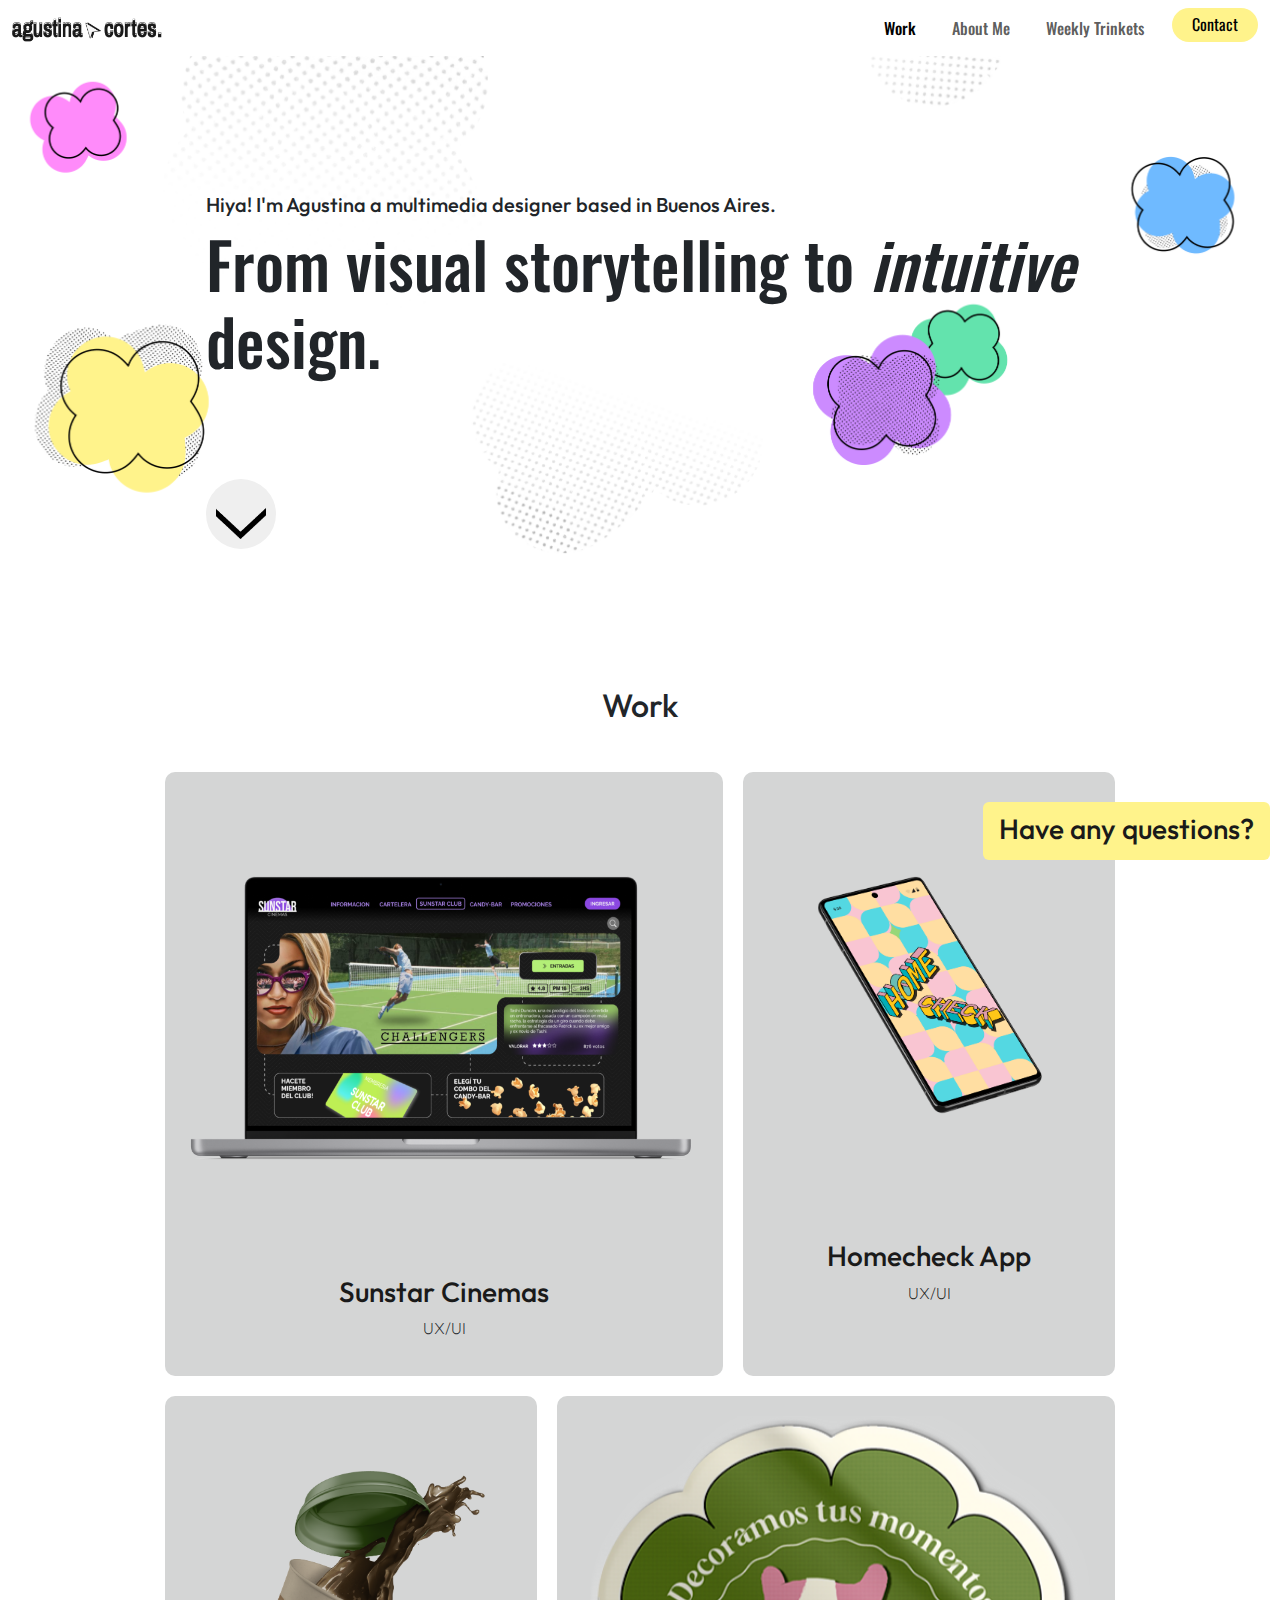
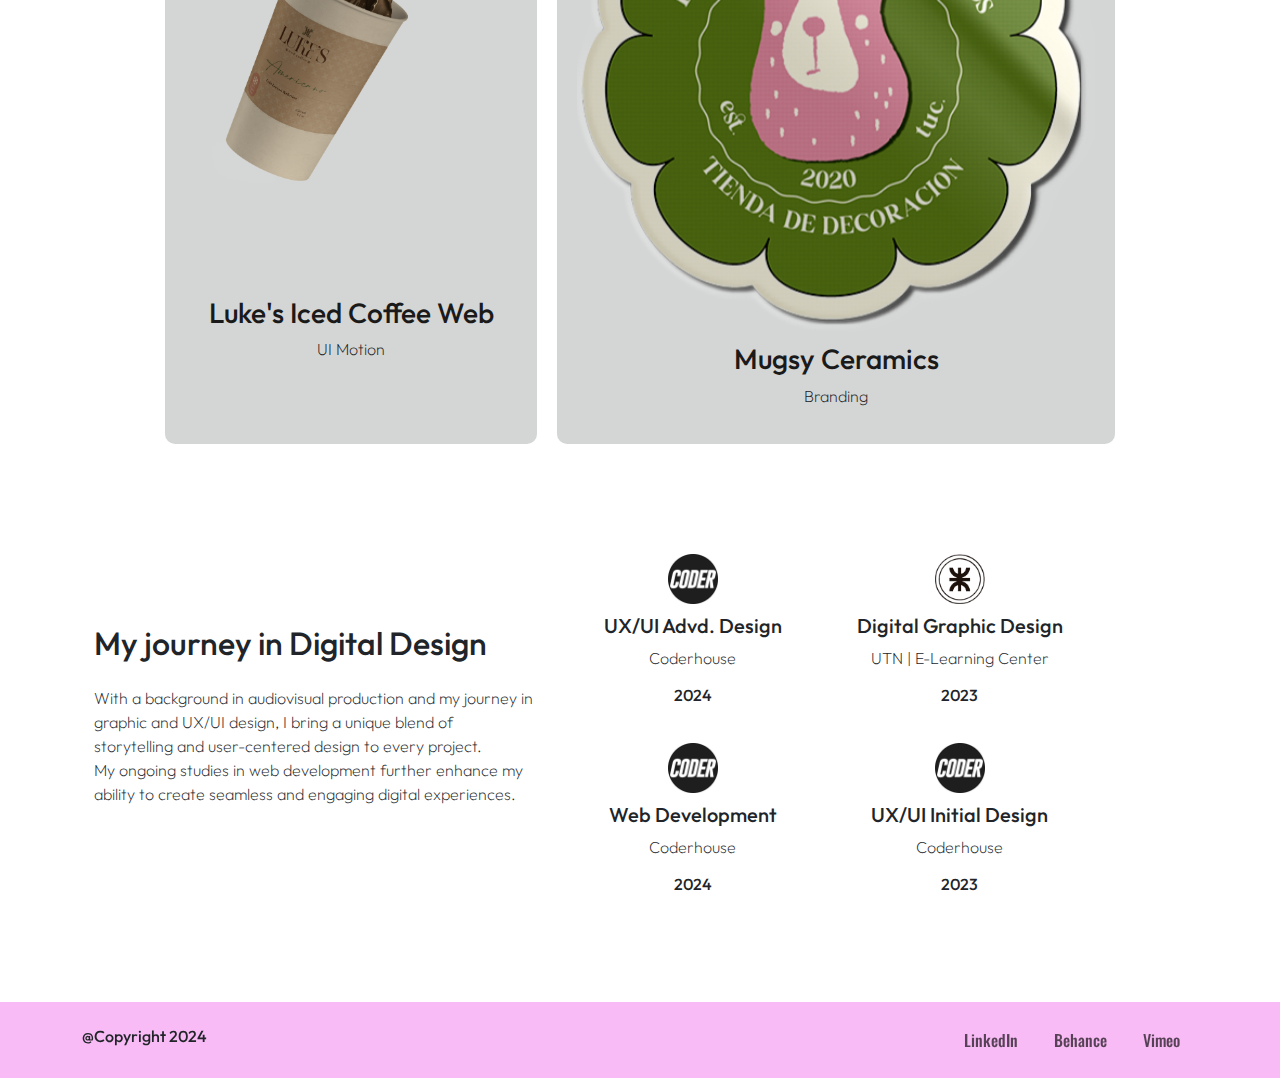
==== index.html @ 07e572c6 "rutas t 2" ====
<!DOCTYPE html>
<html lang="en">
  <head>
    <meta charset="UTF-8" />
    <meta name="viewport" content="width=device-width, initial-scale=1.0" />
    <title>AgustinaCortesPortfolio</title>
    <link rel="stylesheet" href="./styles/styles.css" />
    <link rel="shortcut icon" href="images/favicon.png" type="image/x-icon" />

    <!--link bootstrap css-->
    <link
      href="https://cdn.jsdelivr.net/npm/bootstrap@5.3.3/dist/css/bootstrap.min.css"
      rel="stylesheet"
      integrity="sha384-QWTKZyjpPEjISv5WaRU9OFeRpok6YctnYmDr5pNlyT2bRjXh0JMhjY6hW+ALEwIH"
      crossorigin="anonymous"
    />
  </head>

  <body>
    <header>
      <!--NavBar-->
      <nav class="navbar navbar-expand-lg">
        <div class="container-fluid">
          <a class="navbar-brand" href="index.html">
            <img src="./images/logoac.png" alt="logo" width="150" />
          </a>
          <button
            class="navbar-toggler"
            type="button"
            data-bs-toggle="collapse"
            data-bs-target="#navbarNav"
            aria-controls="navbarNav"
            aria-expanded="false"
            aria-label="Toggle navigation"
          >
            <span class="navbar-toggler-icon"></span>
          </button>
          <div class="collapse navbar-collapse" id="navbarNav">
            <ul class="navbar-nav ms-auto">
              <li class="nav-item">
                <a class="nav-link active" aria-current="page" href="index.html"
                  >Work</a
                >
              </li>
              <li class="nav-item">
                <a class="nav-link" href="./pages/aboutme.html">About Me</a>
              </li>
              <li class="nav-item">
                <a class="nav-link" href="./pages/trinkets.html"
                  >Weekly Trinkets</a
                >
              </li>
              <li class="nav-item">
                <a class="nav-linkbtn" href="./pages/contact.html"
                  ><button class="contact-btn">Contact</button></a
                >
              </li>
            </ul>
          </div>
        </div>
      </nav>

      <!--Hero-->
      <section class="hero d-flex justify-content-center align-items-center">
        <div>
          <h5>
            Hiya! I'm Agustina a multimedia designer based in Buenos Aires.
          </h5>
          <h1 class="headline">
            From visual storytelling to <em>intuitive </em>
            <br />
            design.
          </h1>
          <button class="arrow-btn">
            <img src="./images/arrow-icon.png" alt="down" width="60px" />
          </button>
        </div>
      </section>
    </header>

    <main >
      <div class="container text-center mb-5">
        <h2>Work</h2>
      </div>

      <!--Proyectos/cards-->
      <section
        id="projects"
        class="container row m-auto d-flex justify-content-center
        align-items-strech"
      >
        <div id="card" class="col col-sm-12 col-lg-6">
          <img
            src="./images/portadaproject1.png"
            alt="project1"
            title="Sunstar Cinemas"
          />
          <div>
            <a class="card-link" href="./pages/project.html">
              <h3>Sunstar Cinemas</h3>
            </a>
            <p>UX/UI</p>
          </div>
        </div>
        <div id="card" class="col col-sm-12 col-lg-4">
          <img
            src="./images/portadaproject2.png"
            alt="project2"
            title="Homecheck App"
          />
          <div class="card-link">
            <h3>Homecheck App</h3>
            <p>UX/UI</p>
          </div>
        </div>
        <div id="card" class="col col-sm-12 col-lg-4">
          <img
            src="./images/luke.png"
            alt="project3"
            title="Luke's Iced coffee"
          />
          <div class="card-link">
            <h3>Luke's Iced Coffee Web</h3>
            <p>UI Motion</p>
          </div>
        </div>
        <div id="card" class="col col-sm-12 col-lg-6 ">
          <img src="./images/mugsy.png" alt="project4" title="mugsy" />
          <div class="card-link">
            <h3>Mugsy Ceramics</h3>
            <p>Branding</p>
          </div>
        </div>
      </section>

      <!--Certificates-->
      <section class="margin-section">
        <div
          id="certificates"
          class="container row m-auto d-flex justify-content-space-around align-items-center"
        >
          <article id="summary" class="col col-sm-12 col-md-5">
            <h2 class="mb-4">My journey in Digital Design</h2>
            <p>
              With a background in audiovisual production and my journey in
              graphic and UX/UI design, I bring a unique blend of storytelling
              and user-centered design to every project.<br />
              My ongoing studies in web development further enhance my ability
              to create seamless and engaging digital experiences.
            </p>
          </article>
          <section id="certificates" class="col col-sm-12 col-md-6">
            <div class="row m-auto">
              <div id="courses" class="col col-sm-12 col-md-6">
                <img src="./images/logocoder.png" alt="coderhouse" />
                <h5>UX/UI Advd. Design</h5>
                <p>Coderhouse</p>
                <h6>2024</h6>
              </div>
              <div id="courses" class="col col-sm-12 col-md-6">
                <img src="./images/logoutn.png" alt="utn" />
                <h5>Digital Graphic Design</h5>
                <p>UTN | E-Learning Center</p>
                <h6>2023</h6>
              </div>
              <div id="courses" class="col col-sm-12 col-md-6">
                <img src="./images/logocoder.png" alt="coderhouse" />
                <h5>Web Development</h5>
                <p>Coderhouse</p>
                <h6>2024</h6>
              </div>
              <div id="courses" class="col col-sm-12 col-md-6">
                <img src="./images/logocoder.png" alt="coderhouse" />
                <h5>UX/UI Initial Design</h5>
                <p>Coderhouse</p>
                <h6>2023</h6>
              </div>
            </div>
          </section>
        </div>
      </section>
      <!--Pie-->
      <section></section>
    </main>

    <footer>
      <!--bottom-->
      <nav class="navbar navbar-expand-lg">
        <div class="container">
          <h6>@Copyright 2024</h6>
          <button
            class="navbar-toggler"
            type="button"
            data-bs-toggle="collapse"
            data-bs-target="#navbarNav"
            aria-controls="navbarNav"
            aria-expanded="false"
            aria-label="Toggle navigation"
          >
            <span class="navbar-toggler-icon"></span>
          </button>
          <div class="collapse navbar-collapse" id="navbarNav">
            <ul class="navbar-nav ms-auto">
              <li class="nav-item">
                <a
                  class="nav-link"
                  href="https://www.linkedin.com/in/agustina-cortes1129/"
                  target="_blank"
                  >LinkedIn</a
                >
              </li>
              <li class="nav-item">
                <a
                  class="nav-link"
                  href="https://www.behance.net/agustinacorts1"
                  target="_blank"
                  >Behance</a
                >
              </li>
              <li class="nav-item">
                <a
                  class="nav-link"
                  href="https://vimeo.com/agustinacortes"
                  target="_blank"
                  >Vimeo</a
                >
              </li>
            </ul>
          </div>
        </div>
      </nav>
      <a href="./pages/contact.html"
        ><button class="float"><h3>Have any questions?</h3></button></a
      >
    </footer>

    <!--link bootstrap js-->
    <script
      src="https://cdn.jsdelivr.net/npm/bootstrap@5.3.3/dist/js/bootstrap.bundle.min.js"
      integrity="sha384-YvpcrYf0tY3lHB60NNkmXc5s9fDVZLESaAA55NDzOxhy9GkcIdslK1eN7N6jIeHz"
      crossorigin="anonymous"
    ></script>
  </body>
</html>
---- styles/styles.css ----
@import url('https://fonts.googleapis.com/css2?family=Oswald:wght@200..700&family=Outfit:wght@100..900&display=swap');

* {
    margin: 0;
    padding: 0;
    box-sizing: border-box; 
}

<!--Tipografia-->
h1 {
    font-family: "Oswald", sans-serif;
    font-weight: 500;
    font-style: normal;
    font-size: 4rem;
}
h2 {
    font-family: "Outfit", sans-serif;
    font-optical-sizing: auto;
    font-weight: 500;
    font-style: normal;
    font-size: 2rem;
} 
h3 {
    font-family: "Outfit", sans-serif;
    font-optical-sizing: auto;
    font-weight: 500;
    font-style: normal;
    font-size: 1.25rem;
}
p {
    font-family: "Outfit", sans-serif;
    font-optical-sizing: auto;
    font-weight: 200;
    font-style: normal;
    font-size: 1rem;
}
h4 {
    text-decoration: none;
    font-family: "Oswald", sans-serif;
    font-optical-sizing: auto;
    font-weight: 500;
    font-style: normal;
    font-size: 1rem; 
}
h5 {
    font-family: "Outfit", sans-serif;
    font-optical-sizing: auto;
    font-weight: 500;
    font-style: normal;
    font-size: 0.75rem;
}
h6 {
    font-family: "Outfit", sans-serif;
    font-optical-sizing: auto;
    font-weight: 500;
    font-style: normal;
    font-size: 0.25rem;
}


.navbar {
    position: sticky;
    top: 0;
    z-index: 1;
}

.nav-item{
    text-decoration: none;
    font-family: "Oswald", sans-serif;
    font-optical-sizing: auto;
    font-weight: 500;
    font-style: normal;
    font-size: 1rem; 
    color: #1a1a1a;
    padding-inline: 10px;
    list-style-type: none;
}
.contact-btn {
    background-color:#FFF38B;
    border: none;
    border-radius: 20px;
    padding-inline: 20px;
    padding-top: 4px;
    padding-bottom: 6px;
}
.nav-linkbtn {
    text-decoration: none;
    font-family: "Oswald", sans-serif;
    font-optical-sizing: auto;
    font-weight: 500;
    font-style: normal;
    font-size: 1rem; 
    color: #1a1a1a;
   
}

.margin-section{
    margin-top: 90px;
    margin-bottom: 90px;
}
.hero {
    height: 70vh;
    background-image: url(/images/banner2.png);
    background-attachment:fixed;
    background-repeat: no-repeat;
    background-size: contain;
   
}
.headline{
    font-family: "Oswald", sans-serif;
    font-weight: 500;
    font-style: normal;
    font-size: 4rem;
}
.arrow-btn {
    margin-top: 100px;
    border: none;
    border-radius: 50%;
    width: 70px;
    height: 70px;
    display: flex;
    padding: 10px;
}
.arrow-btn img {
    width: 100%;
    height: 100%;
    object-fit: cover;
}

#projects {
    gap: 20px;
    text-align: center;
   
}

#card {
    background-color:rgb(212, 213, 213);
    padding: 20px;
    border-radius: 10px;
    display: flex;
    flex-direction: column ;
    gap:8px;
    cursor: pointer;
   justify-content: space-around;
}
.card-link {
    color: #1a1a1a;
    text-decoration: none;
}


#courses { 
    padding: 10px;
    text-align: center;
    text-wrap:balance;
}
#courses img {
    width: 70px;
    padding: 10px;
}


.contactbox {
    background-color:#fdf5ae;
    display: flex;
    flex-direction: column;
    padding-inline: 60px;
    padding-top: 20px;
    padding-bottom: 20px;
    gap:10px;
    margin-top:40px;
    width: 1000px;
}
.form-top {
    display:inline-flex;
    justify-content: space-between;
}
.input {
    display: flex;
    flex-direction: column;
    justify-items: start;
    padding-bottom: 16px;
    width: 45%;
}

input { 
    border: 0;
    border-radius: 3px;
    height: 35px;
}
textarea { 
    border: 0;
    border-radius: 5px;
}
.form-bottom {
    display: flex;
    flex-direction: column;
    justify-items: start;
    padding-bottom: 10px;
    gap:10px;
    font-family: "Outfit", sans-serif;
    font-optical-sizing: auto;
    font-weight: 200;
    font-style: normal;
    font-size: 1rem;
}
#submit {
    background-color:#CC8BFF;
    border: none;
    border-radius: 3px;
    padding-top: 12px;
    padding-bottom: 6px;
    width:100px;
}
#carousel-trinket {
    width: 100vh;
    background-color:#CC8BFF;
    border-radius: 6px;
    padding: 40px;
}
.carousel-caption {
    
    background-color: #1a1a1a;
}
.carousel-link{
    text-decoration: none;
    color: #f8bbf5;

}
#profile {
    width: 40%;
    height: max-content;
}
#interests p {
    text-align: right;
}
.float {
    background-color:#FFF38B;
    border: none;
    border-radius: 6px;
    padding-top: 10px;
    padding-inline:16px;
    padding-bottom: 6px;
    position: fixed;
    bottom: 40px;
    right: 10px;
    text-decoration: none;
    color: #1a1a1a;
}

footer {
    padding: 10px;
    bottom: 0;
    background-color: #f8bbf5;
}
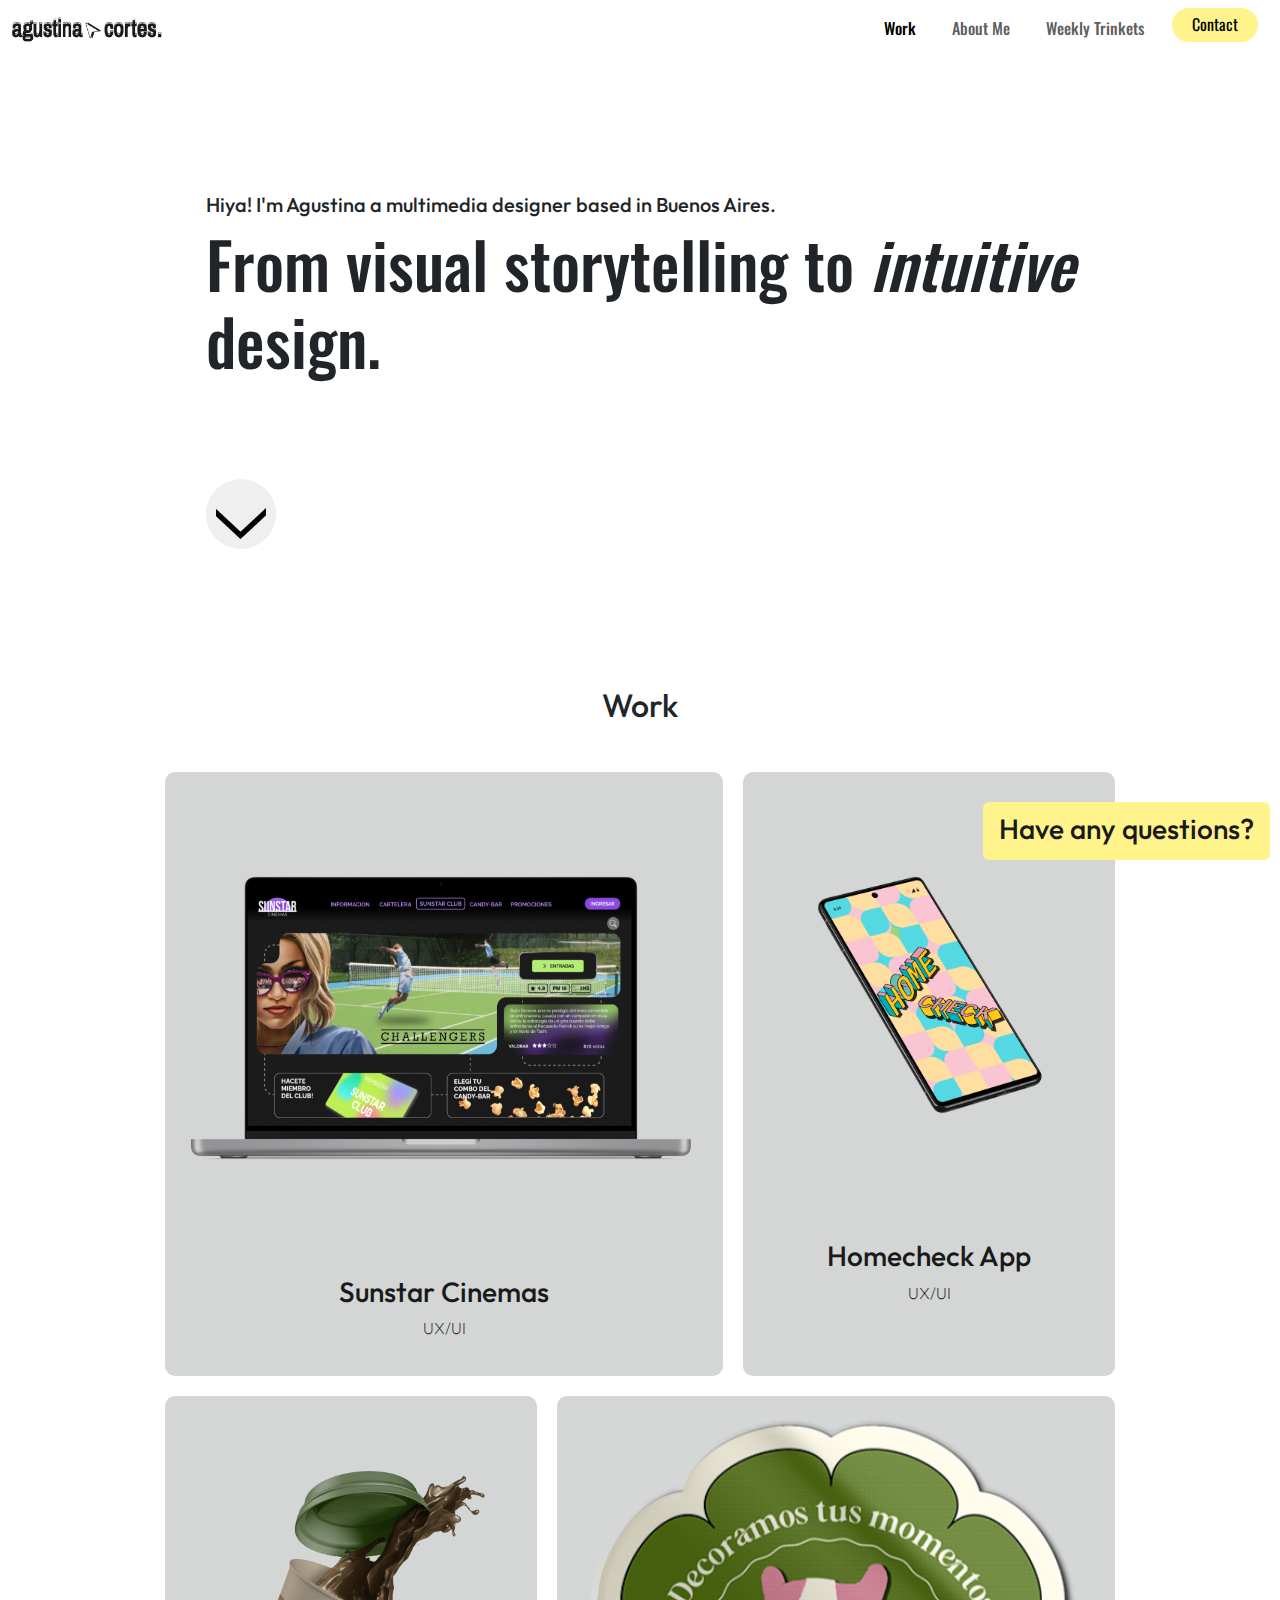
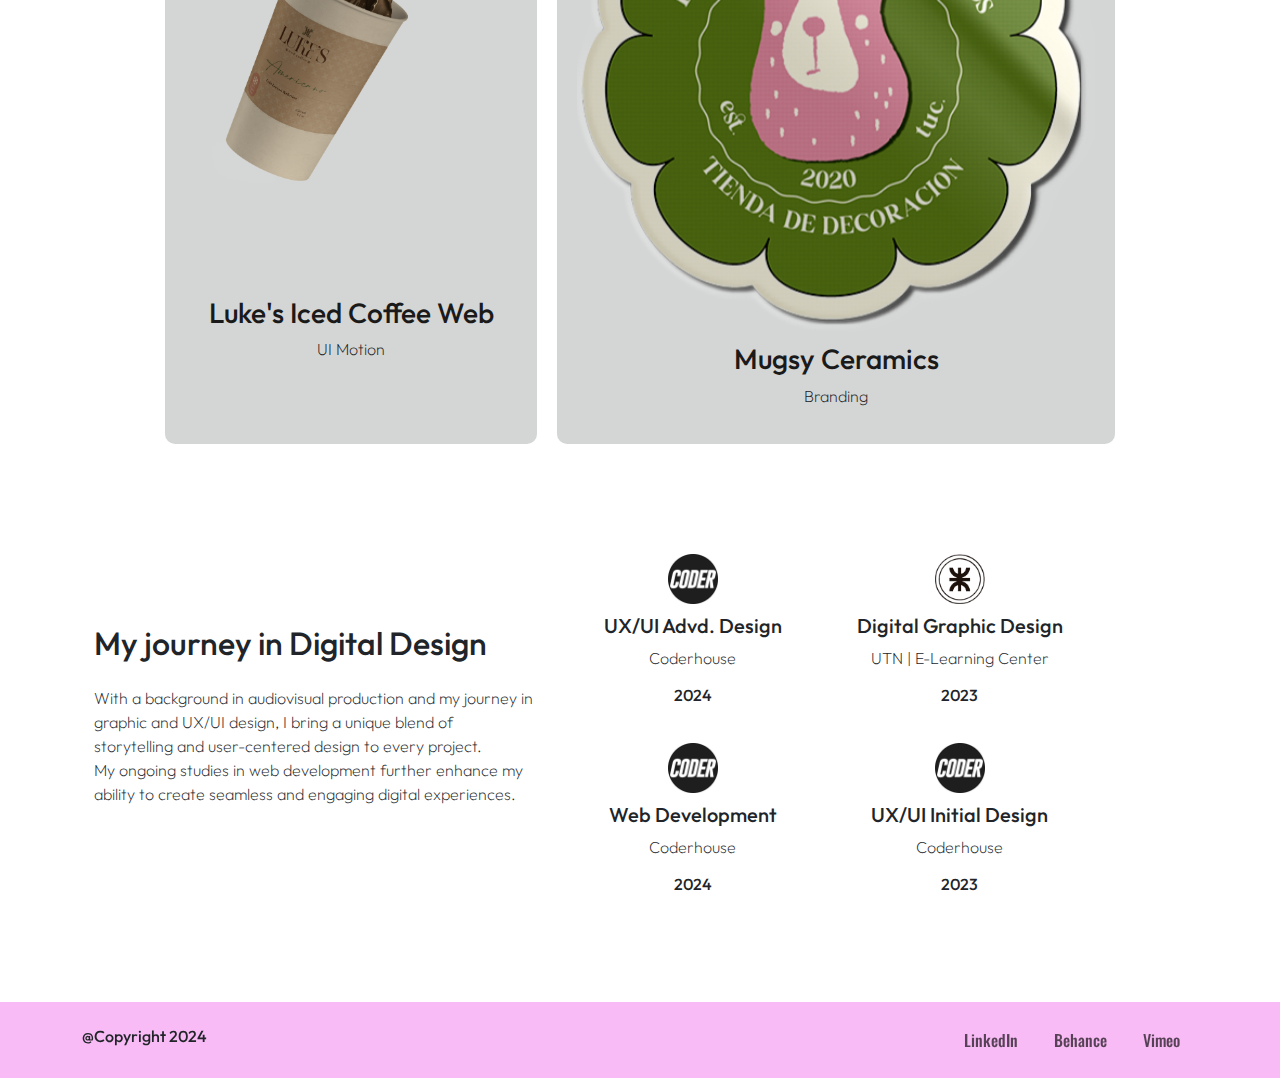
==== commit d9233289: "rutast3" ====
--- a/index.html
+++ b/index.html
@@ -91,7 +91,7 @@
       >
         <div id="card" class="col col-sm-12 col-lg-6">
           <img
-            src="./images/portadaproject1.png"
+            src="images/portadaproject1.png"
             alt="project1"
             title="Sunstar Cinemas"
           />
--- a/styles/styles.css
+++ b/styles/styles.css
@@ -100,7 +100,7 @@
 }
 .hero {
     height: 70vh;
-    background-image: url(/images/banner2.png);
+    background-image: url(images/banner2.png);
     background-attachment:fixed;
     background-repeat: no-repeat;
     background-size: contain;
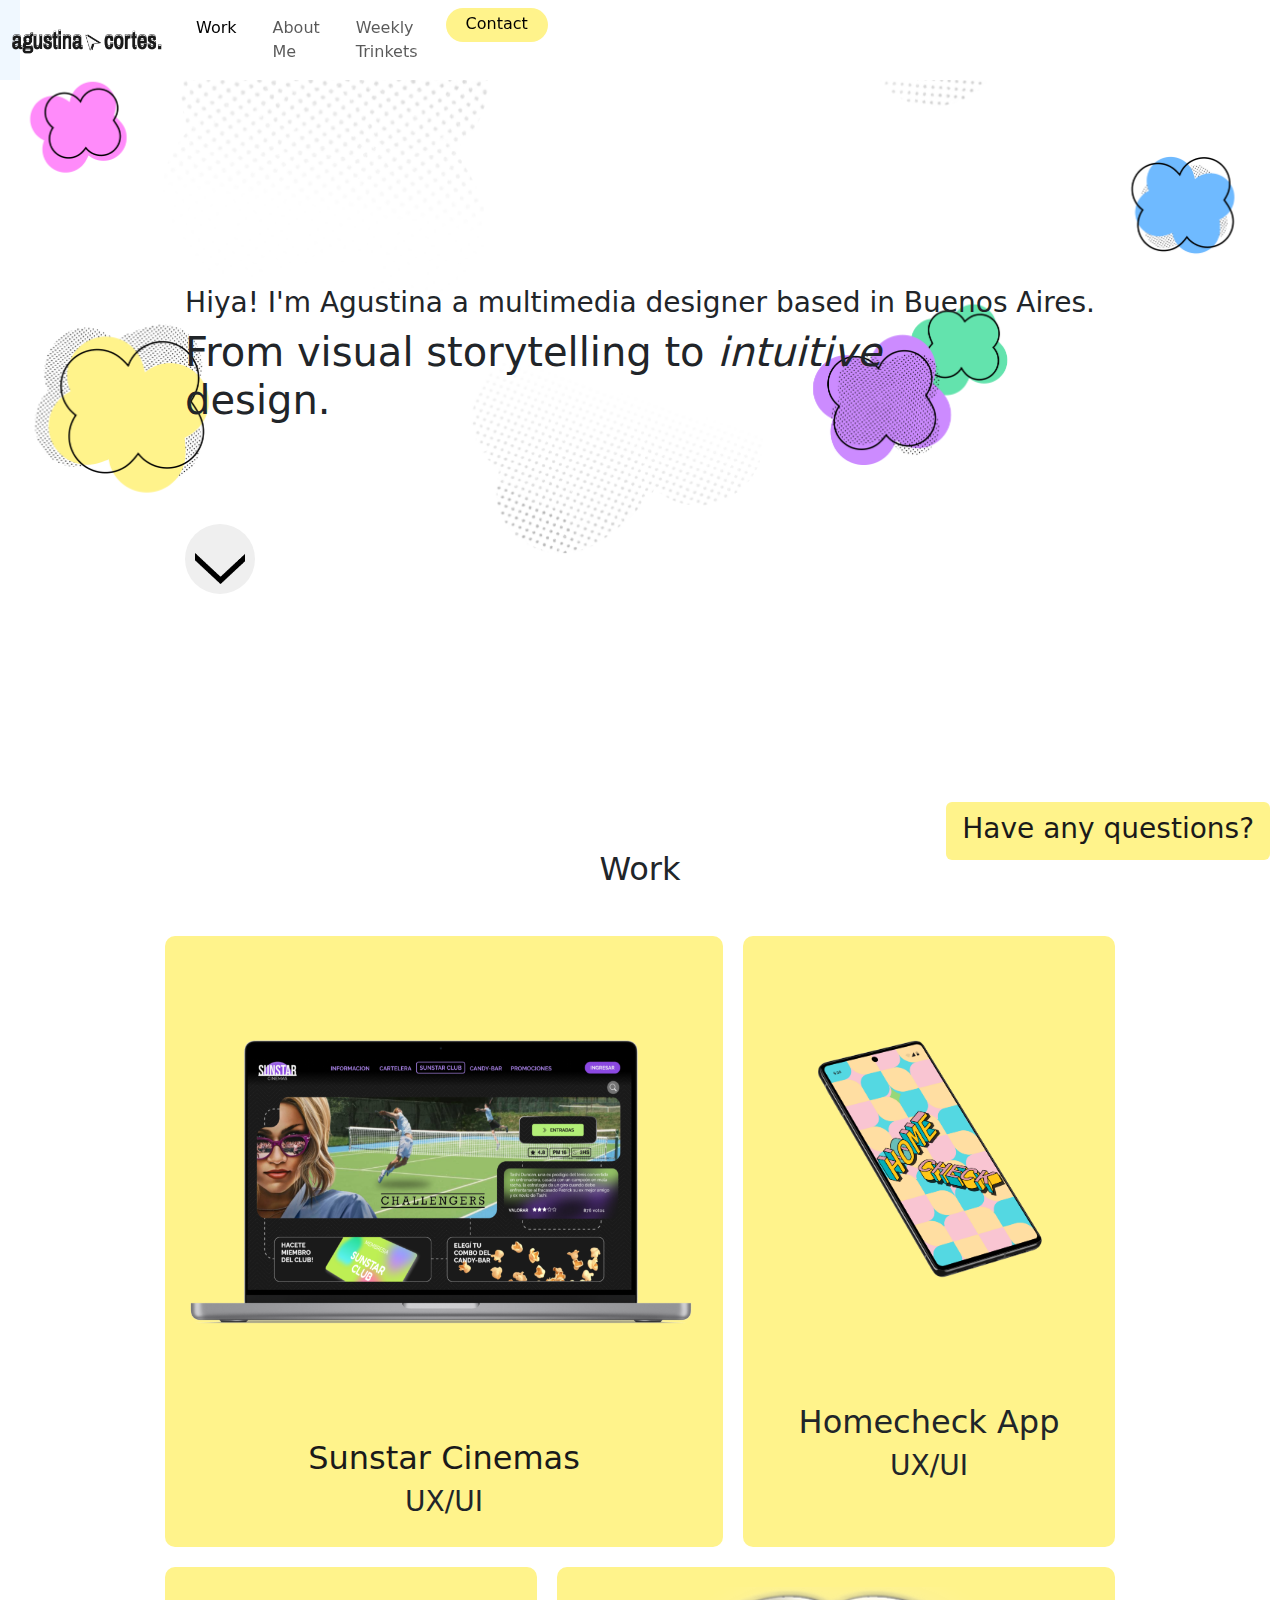
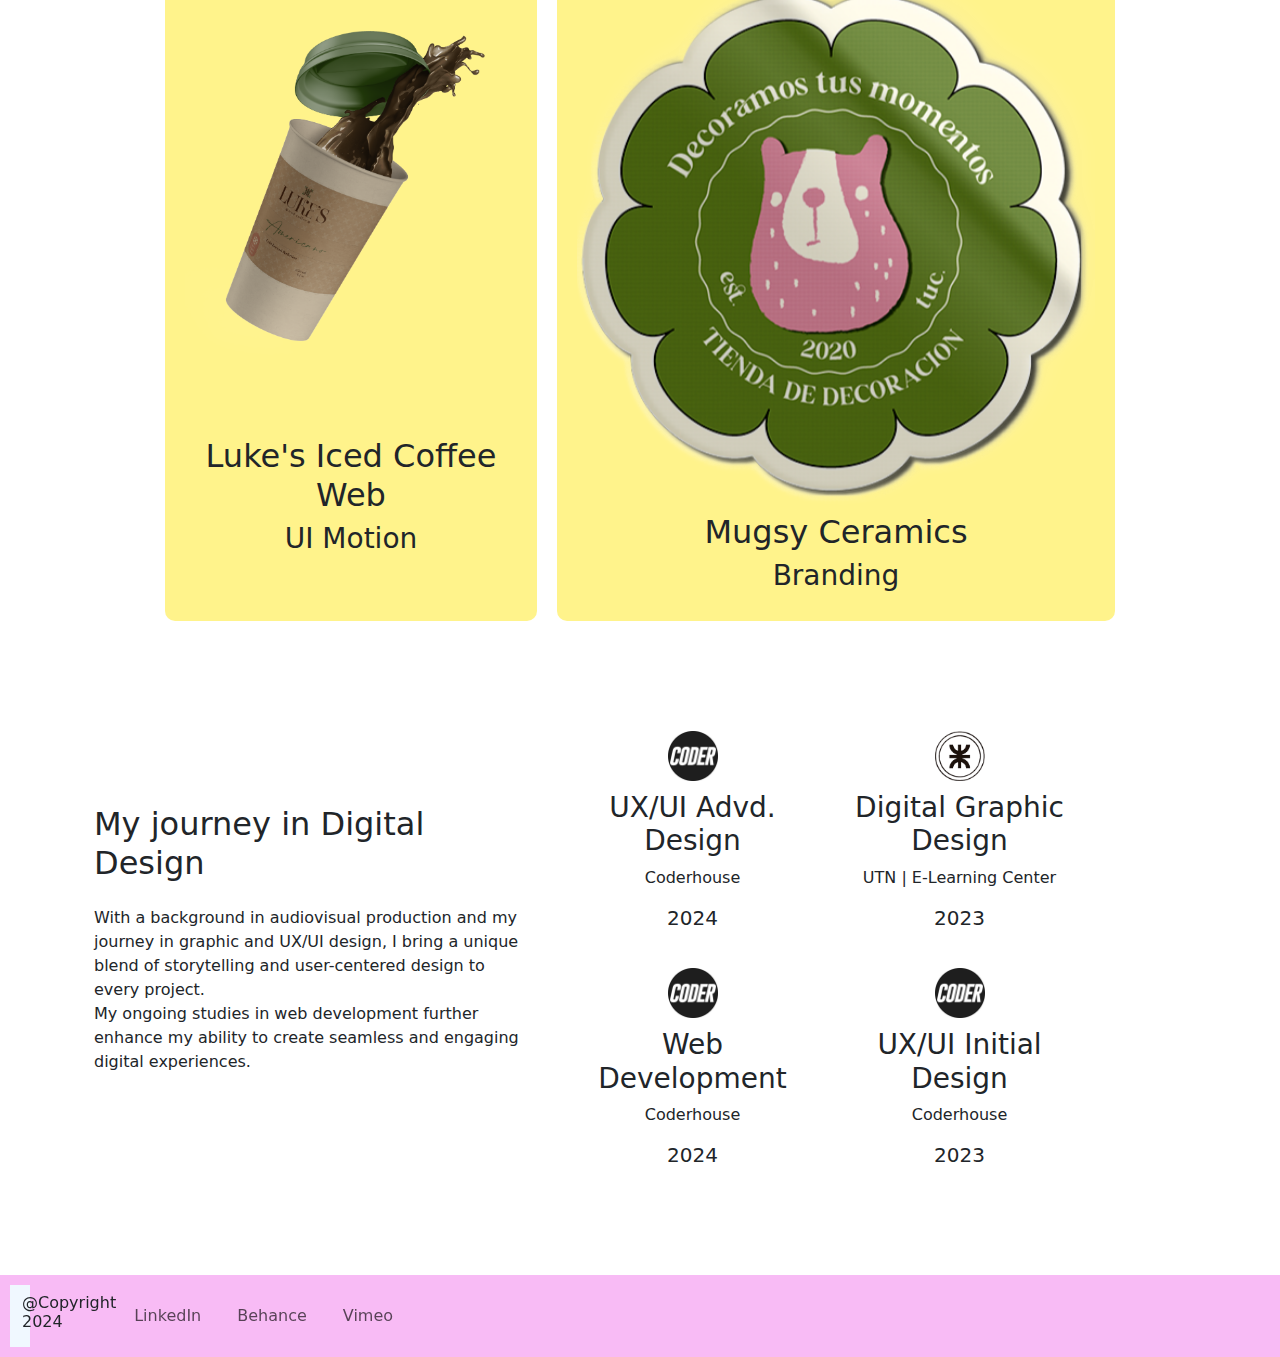
==== commit 9310a085: "sass" ====
--- a/index.html
+++ b/index.html
@@ -4,9 +4,7 @@
     <meta charset="UTF-8" />
     <meta name="viewport" content="width=device-width, initial-scale=1.0" />
     <title>AgustinaCortesPortfolio</title>
-    <link rel="stylesheet" href="./styles/styles.css" />
     <link rel="shortcut icon" href="images/favicon.png" type="image/x-icon" />
-
     <!--link bootstrap css-->
     <link
       href="https://cdn.jsdelivr.net/npm/bootstrap@5.3.3/dist/css/bootstrap.min.css"
@@ -14,6 +12,7 @@
       integrity="sha384-QWTKZyjpPEjISv5WaRU9OFeRpok6YctnYmDr5pNlyT2bRjXh0JMhjY6hW+ALEwIH"
       crossorigin="anonymous"
     />
+    <link rel="stylesheet" href="./styles/main.css" />
   </head>
 
   <body>
@@ -51,9 +50,9 @@
                 >
               </li>
               <li class="nav-item">
-                <a class="nav-linkbtn" href="./pages/contact.html"
-                  ><button class="contact-btn">Contact</button></a
-                >
+                <a class="nav-linkbtn" href="./pages/contact.html">
+                  <button class="contact-btn">Contact</button>
+                  </a>
               </li>
             </ul>
           </div>
@@ -63,9 +62,9 @@
       <!--Hero-->
       <section class="hero d-flex justify-content-center align-items-center">
         <div>
-          <h5>
+          <h3>
             Hiya! I'm Agustina a multimedia designer based in Buenos Aires.
-          </h5>
+          </h3>
           <h1 class="headline">
             From visual storytelling to <em>intuitive </em>
             <br />
@@ -97,9 +96,9 @@
           />
           <div>
             <a class="card-link" href="./pages/project.html">
-              <h3>Sunstar Cinemas</h3>
+              <h2>Sunstar Cinemas</h2>
             </a>
-            <p>UX/UI</p>
+            <h3>UX/UI</h3>
           </div>
         </div>
         <div id="card" class="col col-sm-12 col-lg-4">
@@ -109,8 +108,8 @@
             title="Homecheck App"
           />
           <div class="card-link">
-            <h3>Homecheck App</h3>
-            <p>UX/UI</p>
+            <h2>Homecheck App</h2>
+            <h3>UX/UI</h3>
           </div>
         </div>
         <div id="card" class="col col-sm-12 col-lg-4">
@@ -120,15 +119,15 @@
             title="Luke's Iced coffee"
           />
           <div class="card-link">
-            <h3>Luke's Iced Coffee Web</h3>
-            <p>UI Motion</p>
+            <h2>Luke's Iced Coffee Web</h2>
+            <h3>UI Motion</h3>
           </div>
         </div>
         <div id="card" class="col col-sm-12 col-lg-6 ">
           <img src="./images/mugsy.png" alt="project4" title="mugsy" />
           <div class="card-link">
-            <h3>Mugsy Ceramics</h3>
-            <p>Branding</p>
+            <h2>Mugsy Ceramics</h2>
+            <h3>Branding</h3>
           </div>
         </div>
       </section>
@@ -153,27 +152,27 @@
             <div class="row m-auto">
               <div id="courses" class="col col-sm-12 col-md-6">
                 <img src="./images/logocoder.png" alt="coderhouse" />
-                <h5>UX/UI Advd. Design</h5>
+                <h3>UX/UI Advd. Design</h3>
                 <p>Coderhouse</p>
-                <h6>2024</h6>
+                <h5>2024</h5>
               </div>
               <div id="courses" class="col col-sm-12 col-md-6">
                 <img src="./images/logoutn.png" alt="utn" />
-                <h5>Digital Graphic Design</h5>
+                <h3>Digital Graphic Design</h3>
                 <p>UTN | E-Learning Center</p>
-                <h6>2023</h6>
+                <h5>2023</h5>
               </div>
               <div id="courses" class="col col-sm-12 col-md-6">
                 <img src="./images/logocoder.png" alt="coderhouse" />
-                <h5>Web Development</h5>
+                <h3>Web Development</h3>
                 <p>Coderhouse</p>
-                <h6>2024</h6>
+                <h5>2024</h5>
               </div>
               <div id="courses" class="col col-sm-12 col-md-6">
                 <img src="./images/logocoder.png" alt="coderhouse" />
-                <h5>UX/UI Initial Design</h5>
+                <h3>UX/UI Initial Design</h3>
                 <p>Coderhouse</p>
-                <h6>2023</h6>
+                <h5>2023</h5>
               </div>
             </div>
           </section>
--- a/styles/main.css
+++ b/styles/main.css
@@ -0,0 +1 @@
+@import"https://fonts.googleapis.com/css2?family=Oswald:wght@200..700&family=Outfit:wght@100..900&display=swap";*{margin:0;padding:0;box-sizing:border-box}*::-moz-selection{background-color:#1a1a1a;color:#cc8bff}*::selection{background-color:#1a1a1a;color:#cc8bff}.navbar{position:sticky;top:0;z-index:1;background-color:#f0f8ff;width:20px}.navbar li{text-decoration:none;font-family:"Oswald",sans-serif,500,normal,1rem;color:#1a1a1a;padding-inline:10px;list-style-type:none}.navbar li .nav-linkbtn{text-decoration:none;font-family:"Oswald",sans-serif,500,normal,1rem;color:#1a1a1a}.navbar li .nav-linkbtn .contact-btn{background-color:#fff38b;border:none;border-radius:20px;padding-inline:20px;padding-top:4px;padding-bottom:6px}.navbar .navbar-toggler{border:none}.hero{height:80vh;background-image:url(../images/banner2.png);background-attachment:fixed;background-repeat:no-repeat;background-size:contain;margin-bottom:50px}.hero .headline{font-family:"Oswald",sans-serif,500,normal,6rem}.hero .arrow-btn{margin-top:100px;border:none;border-radius:50%;width:70px;height:70px;display:flex;padding:10px}.hero .arrow-btn img{width:100%;height:100%;-o-object-fit:cover;object-fit:cover}#projects{gap:20px;text-align:center}#projects #card{background-color:#fff38b;padding:20px;border-radius:10px;display:flex;flex-direction:column;gap:8px;cursor:pointer;justify-content:space-around}#projects #card a{color:#1a1a1a;text-decoration:none}.margin-section{margin-top:90px;margin-bottom:90px}.margin-section #courses{padding:10px;text-align:center;text-wrap:balance}.margin-section #courses img{width:70px;padding:10px}.contactbox{background-color:#fff38b;display:flex;flex-direction:column;padding-inline:60px;padding-top:20px;padding-bottom:20px;gap:10px;margin-top:40px;width:1000px}.contactbox .form-top{display:inline-flex;justify-content:space-between}.contactbox .form-top .input{display:flex;flex-direction:column;justify-items:start;padding-bottom:16px;width:45%}.contactbox .form-top input{border:0;border-radius:3px;height:35px}.contactbox .form-bottom{display:flex;flex-direction:column;justify-items:start;padding-bottom:10px;gap:10px}.contactbox .form-bottom textarea{border:0;border-radius:5px}.contactbox .btn-submit{background:#cc8bff;border:none;border-radius:3px;height:50px;padding-top:8px;width:100px;transition:background 1s,color 2s}.contactbox .btn-submit :hover{background:#1a1a1a;color:#cc8bff}footer{padding:10px;bottom:0;background-color:#f8bbf5}footer .float{background-color:#fff38b;border:none;border-radius:6px;padding-top:10px;padding-inline:16px;padding-bottom:6px;position:fixed;bottom:40px;right:10px;text-decoration:none;color:#1a1a1a}#profile{width:40%;height:-moz-max-content;height:max-content}#interests p{text-align:right}#carousel-trinket{width:300vh;background-color:#cc8bff;border-radius:6px;padding:40px}#carousel-trinket .carousel-caption{background-color:#1a1a1a}#carousel-trinket .carousel-caption a{text-decoration:none;color:#f8bbf5}.accordion-img{padding:20px}/*# sourceMappingURL=main.css.map */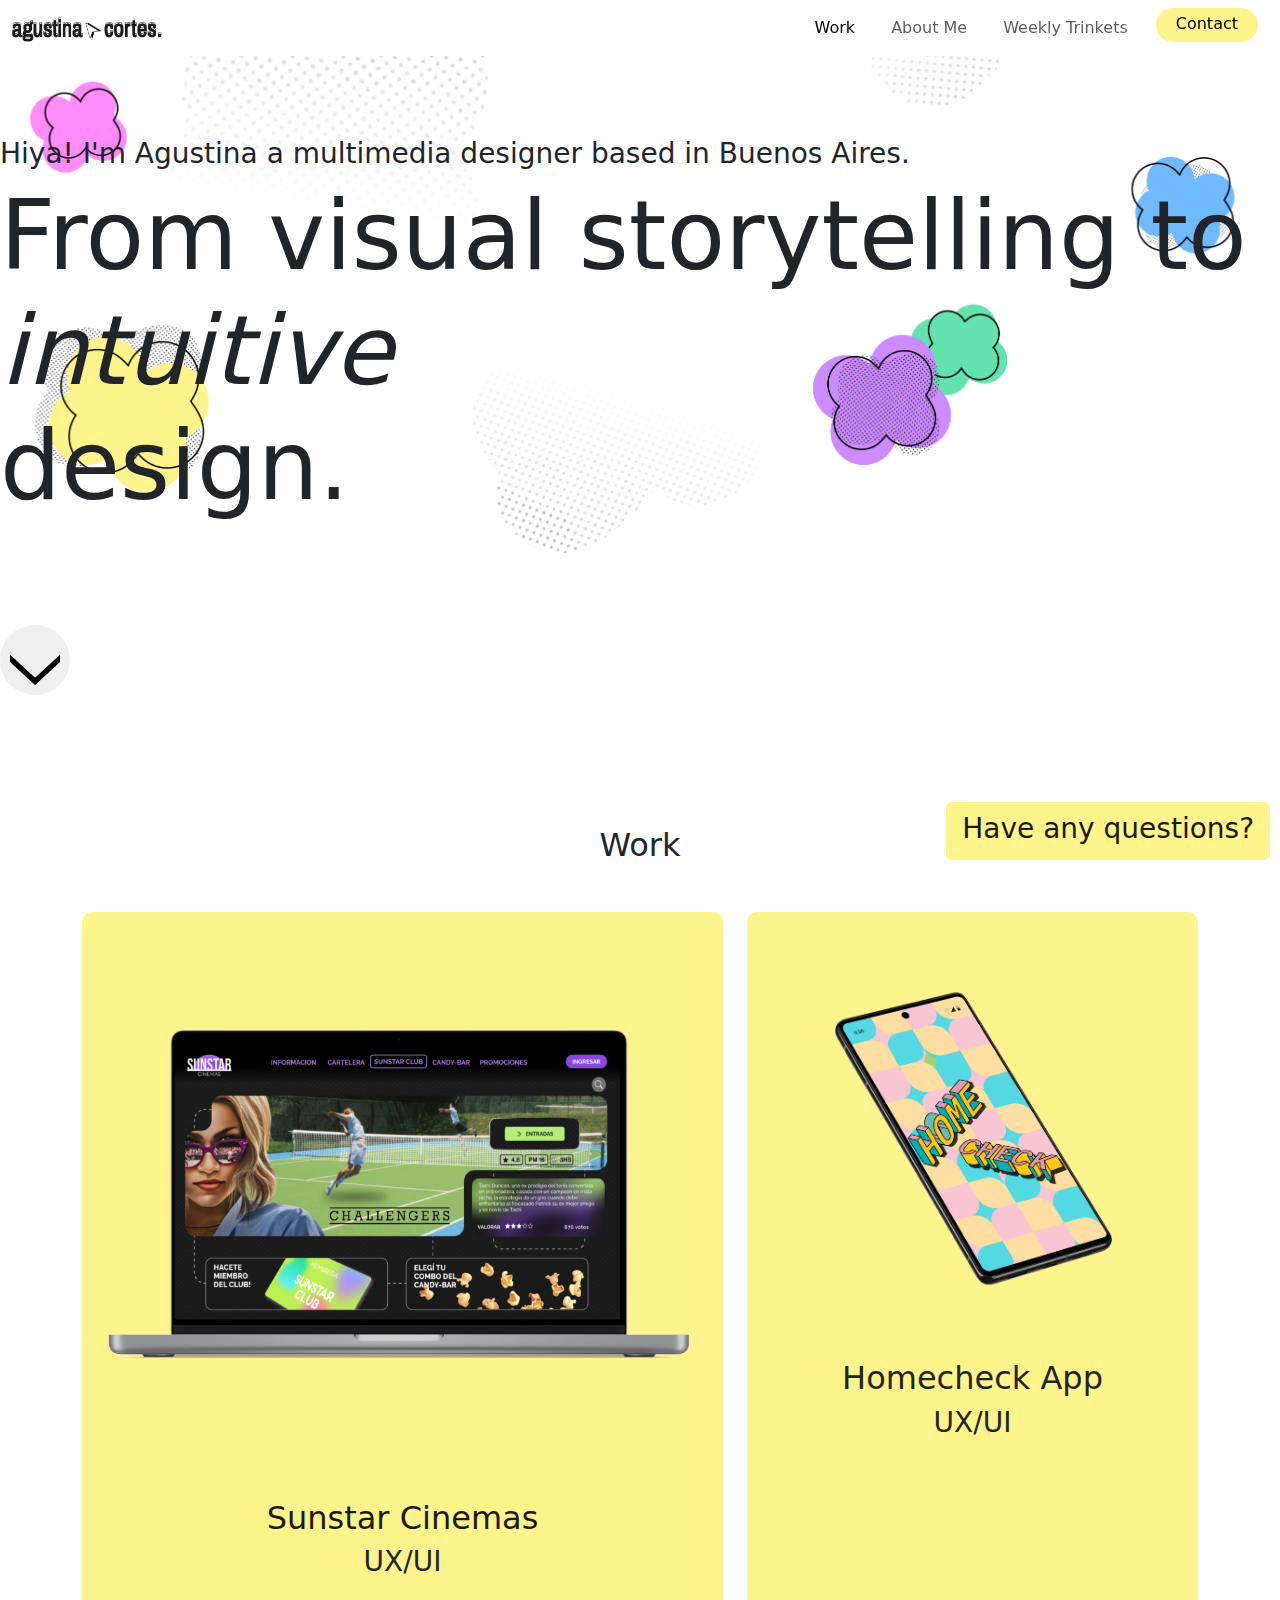
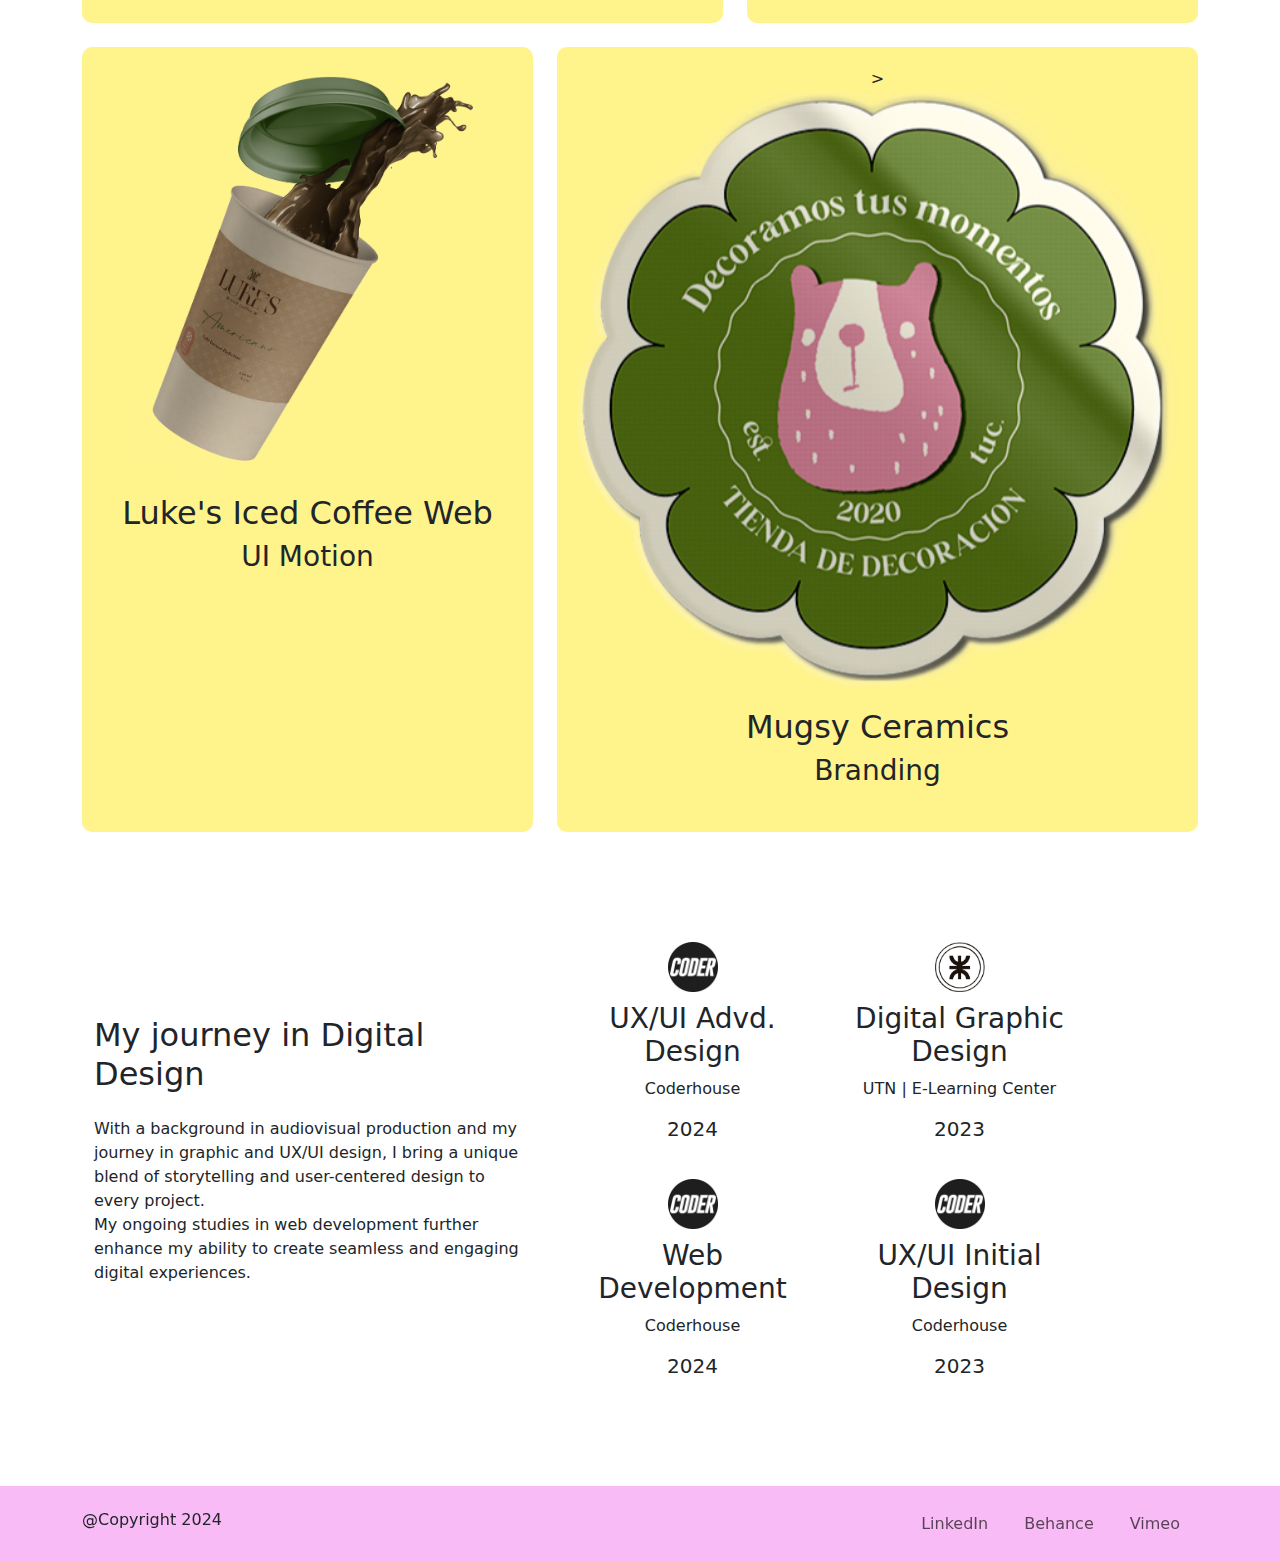
==== commit dedb0d36: "sass2" ====
--- a/index.html
+++ b/index.html
@@ -5,6 +5,7 @@
     <meta name="viewport" content="width=device-width, initial-scale=1.0" />
     <title>AgustinaCortesPortfolio</title>
     <link rel="shortcut icon" href="images/favicon.png" type="image/x-icon" />
+
     <!--link bootstrap css-->
     <link
       href="https://cdn.jsdelivr.net/npm/bootstrap@5.3.3/dist/css/bootstrap.min.css"
@@ -52,7 +53,7 @@
               <li class="nav-item">
                 <a class="nav-linkbtn" href="./pages/contact.html">
                   <button class="contact-btn">Contact</button>
-                  </a>
+                </a>
               </li>
             </ul>
           </div>
@@ -77,57 +78,74 @@
       </section>
     </header>
 
-    <main >
+    <main>
       <div class="container text-center mb-5">
         <h2>Work</h2>
       </div>
 
       <!--Proyectos/cards-->
-      <section
-        id="projects"
-        class="container row m-auto d-flex justify-content-center
-        align-items-strech"
-      >
-        <div id="card" class="col col-sm-12 col-lg-6">
-          <img
-            src="images/portadaproject1.png"
-            alt="project1"
-            title="Sunstar Cinemas"
-          />
-          <div>
-            <a class="card-link" href="./pages/project.html">
-              <h2>Sunstar Cinemas</h2>
-            </a>
-            <h3>UX/UI</h3>
-          </div>
-        </div>
-        <div id="card" class="col col-sm-12 col-lg-4">
-          <img
-            src="./images/portadaproject2.png"
-            alt="project2"
-            title="Homecheck App"
-          />
-          <div class="card-link">
-            <h2>Homecheck App</h2>
-            <h3>UX/UI</h3>
-          </div>
-        </div>
-        <div id="card" class="col col-sm-12 col-lg-4">
-          <img
-            src="./images/luke.png"
-            alt="project3"
-            title="Luke's Iced coffee"
-          />
-          <div class="card-link">
-            <h2>Luke's Iced Coffee Web</h2>
-            <h3>UI Motion</h3>
-          </div>
-        </div>
-        <div id="card" class="col col-sm-12 col-lg-6 ">
-          <img src="./images/mugsy.png" alt="project4" title="mugsy" />
-          <div class="card-link">
-            <h2>Mugsy Ceramics</h2>
-            <h3>Branding</h3>
+      <section id="projects" class="container ">
+        <div class="row mt-5">
+          <div class="col-md-7 sm-10">
+            <div class="card h-100 d-flex flex-column justify-content-around">
+              <img
+                class="card-img-top"
+                src="images/portadaproject1.png"
+                alt="project1"
+                title="Sunstar Cinemas"
+              />
+              <div class="card-body">
+                <a class="card-link" href="./pages/project.html">
+                  <h2>Sunstar Cinemas</h2>
+                </a>
+                <h3>UX/UI</h3>
+              </div>
+            </div>
+          </div>
+          <div class="col-md-5 sm-10">
+            <div class="card h-100 d-flex flex-column justify-content-around">
+              <img
+                class="card-img-top"
+                src="./images/portadaproject2.png"
+                alt="project2"
+                title="Homecheck App"
+              />
+              <div class="card-body">
+                <h2>Homecheck App</h2>
+                <h3>UX/UI</h3>
+              </div>
+            </div>
+          </div>
+        </div>
+        <div class="row mt-4">
+          <div class="col-md-5 sm-10">
+            <div class="card h-100 d-flex flex-column justify-items-around">
+              <img
+                class="card-img-top"
+                src="./images/luke.png"
+                alt="project3"
+                title="Luke's Iced coffee"
+              />
+              <div class="card-body">
+                <h2>Luke's Iced Coffee Web</h2>
+                <h3>UI Motion</h3>
+              </div>
+            </div>
+          </div>
+          <div class="col-md-7 sm-10">
+            <div class="card h-100 d-flex flex-column justify-content-around">
+              >
+              <img
+                class="card-img-top"
+                src="./images/mugsy.png"
+                alt="project4"
+                title="mugsy"
+              />
+              <div class="card-body">
+                <h2>Mugsy Ceramics</h2>
+                <h3>Branding</h3>
+              </div>
+            </div>
           </div>
         </div>
       </section>
--- a/styles/main.css
+++ b/styles/main.css
@@ -1 +1 @@
-@import"https://fonts.googleapis.com/css2?family=Oswald:wght@200..700&family=Outfit:wght@100..900&display=swap";*{margin:0;padding:0;box-sizing:border-box}*::-moz-selection{background-color:#1a1a1a;color:#cc8bff}*::selection{background-color:#1a1a1a;color:#cc8bff}.navbar{position:sticky;top:0;z-index:1;background-color:#f0f8ff;width:20px}.navbar li{text-decoration:none;font-family:"Oswald",sans-serif,500,normal,1rem;color:#1a1a1a;padding-inline:10px;list-style-type:none}.navbar li .nav-linkbtn{text-decoration:none;font-family:"Oswald",sans-serif,500,normal,1rem;color:#1a1a1a}.navbar li .nav-linkbtn .contact-btn{background-color:#fff38b;border:none;border-radius:20px;padding-inline:20px;padding-top:4px;padding-bottom:6px}.navbar .navbar-toggler{border:none}.hero{height:80vh;background-image:url(../images/banner2.png);background-attachment:fixed;background-repeat:no-repeat;background-size:contain;margin-bottom:50px}.hero .headline{font-family:"Oswald",sans-serif,500,normal,6rem}.hero .arrow-btn{margin-top:100px;border:none;border-radius:50%;width:70px;height:70px;display:flex;padding:10px}.hero .arrow-btn img{width:100%;height:100%;-o-object-fit:cover;object-fit:cover}#projects{gap:20px;text-align:center}#projects #card{background-color:#fff38b;padding:20px;border-radius:10px;display:flex;flex-direction:column;gap:8px;cursor:pointer;justify-content:space-around}#projects #card a{color:#1a1a1a;text-decoration:none}.margin-section{margin-top:90px;margin-bottom:90px}.margin-section #courses{padding:10px;text-align:center;text-wrap:balance}.margin-section #courses img{width:70px;padding:10px}.contactbox{background-color:#fff38b;display:flex;flex-direction:column;padding-inline:60px;padding-top:20px;padding-bottom:20px;gap:10px;margin-top:40px;width:1000px}.contactbox .form-top{display:inline-flex;justify-content:space-between}.contactbox .form-top .input{display:flex;flex-direction:column;justify-items:start;padding-bottom:16px;width:45%}.contactbox .form-top input{border:0;border-radius:3px;height:35px}.contactbox .form-bottom{display:flex;flex-direction:column;justify-items:start;padding-bottom:10px;gap:10px}.contactbox .form-bottom textarea{border:0;border-radius:5px}.contactbox .btn-submit{background:#cc8bff;border:none;border-radius:3px;height:50px;padding-top:8px;width:100px;transition:background 1s,color 2s}.contactbox .btn-submit :hover{background:#1a1a1a;color:#cc8bff}footer{padding:10px;bottom:0;background-color:#f8bbf5}footer .float{background-color:#fff38b;border:none;border-radius:6px;padding-top:10px;padding-inline:16px;padding-bottom:6px;position:fixed;bottom:40px;right:10px;text-decoration:none;color:#1a1a1a}#profile{width:40%;height:-moz-max-content;height:max-content}#interests p{text-align:right}#carousel-trinket{width:300vh;background-color:#cc8bff;border-radius:6px;padding:40px}#carousel-trinket .carousel-caption{background-color:#1a1a1a}#carousel-trinket .carousel-caption a{text-decoration:none;color:#f8bbf5}.accordion-img{padding:20px}/*# sourceMappingURL=main.css.map */+@import"https://fonts.googleapis.com/css2?family=Oswald:wght@200..700&family=Outfit:wght@100..900&display=swap";h1{font-family:"Oswald",sans-serif,500,normal;font-size:6rem}*{margin:0;padding:0;box-sizing:border-box}*::-moz-selection{background-color:#cc8bff}*::selection{background-color:#cc8bff}.navbar{position:sticky;top:0;z-index:1}.navbar .nav-item{text-decoration:none;font-family:"Oswald",sans-serif,500,normal,1rem;color:#1a1a1a;padding-inline:10px;list-style-type:none}.navbar .nav-item .nav-linkbtn{text-decoration:none;font-family:"Oswald",sans-serif,500,normal,1rem;color:#1a1a1a}.navbar .nav-item .nav-linkbtn .contact-btn{background-color:#fff38b;border:none;border-radius:20px;padding-inline:20px;padding-top:4px;padding-bottom:6px}.navbar .navbar-toggler{border:none}.hero{height:80vh;background-image:url(../images/banner2.png);background-attachment:fixed;background-repeat:no-repeat;background-size:contain;margin-bottom:50px}.hero .headline{font-family:"Oswald",sans-serif,500,normal,8rem}.hero .arrow-btn{margin-top:100px;border:none;border-radius:50%;width:70px;height:70px;display:flex;padding:10px}.hero .arrow-btn img{width:100%;height:100%;-o-object-fit:cover;object-fit:cover}#projects{text-align:center}#projects .card{background-color:#fff38b;padding:20px;border-radius:10px;border:0;cursor:pointer}#projects .card .card-link{color:#1a1a1a;text-decoration:none}.margin-section{margin-top:90px;margin-bottom:90px}.margin-section #courses{padding:10px;text-align:center;text-wrap:balance}.margin-section #courses img{width:70px;padding:10px}.contactbox{background-color:#fff38b;display:flex;flex-direction:column;padding-inline:60px;padding-top:20px;padding-bottom:20px;gap:10px;margin-top:40px;width:1000px}.contactbox .form-top{display:inline-flex;justify-content:space-between}.contactbox .form-top .input{display:flex;flex-direction:column;justify-items:start;padding-bottom:16px;width:45%}.contactbox .form-top input{border:0;border-radius:3px;height:35px}.contactbox .form-bottom{display:flex;flex-direction:column;justify-items:start;padding-bottom:10px;gap:10px}.contactbox .form-bottom textarea{border:0;border-radius:5px}.contactbox .btn-submit{background:#cc8bff;border:none;border-radius:3px;height:50px;padding-top:8px;width:100px;transition:background 1s,color 2s}.contactbox .btn-submit :hover{background:#1a1a1a;color:#cc8bff}footer{padding:10px;bottom:0;background-color:#f8bbf5}footer .float{background-color:#fff38b;border:none;border-radius:6px;padding-top:10px;padding-inline:16px;padding-bottom:6px;position:fixed;bottom:40px;right:10px;text-decoration:none;color:#1a1a1a}#profile{width:40%;height:-moz-max-content;height:max-content}#interests p{text-align:right}#carousel-trinket{width:300vh;background-color:#cc8bff;border-radius:6px;padding:40px}#carousel-trinket .carousel-caption{background-color:#fff38b;color:#1a1a1a;border-radius:6px;padding:8px}#carousel-trinket .carousel-caption a{text-decoration:none;color:#1a1a1a}.accordion-img{padding:20px}/*# sourceMappingURL=main.css.map */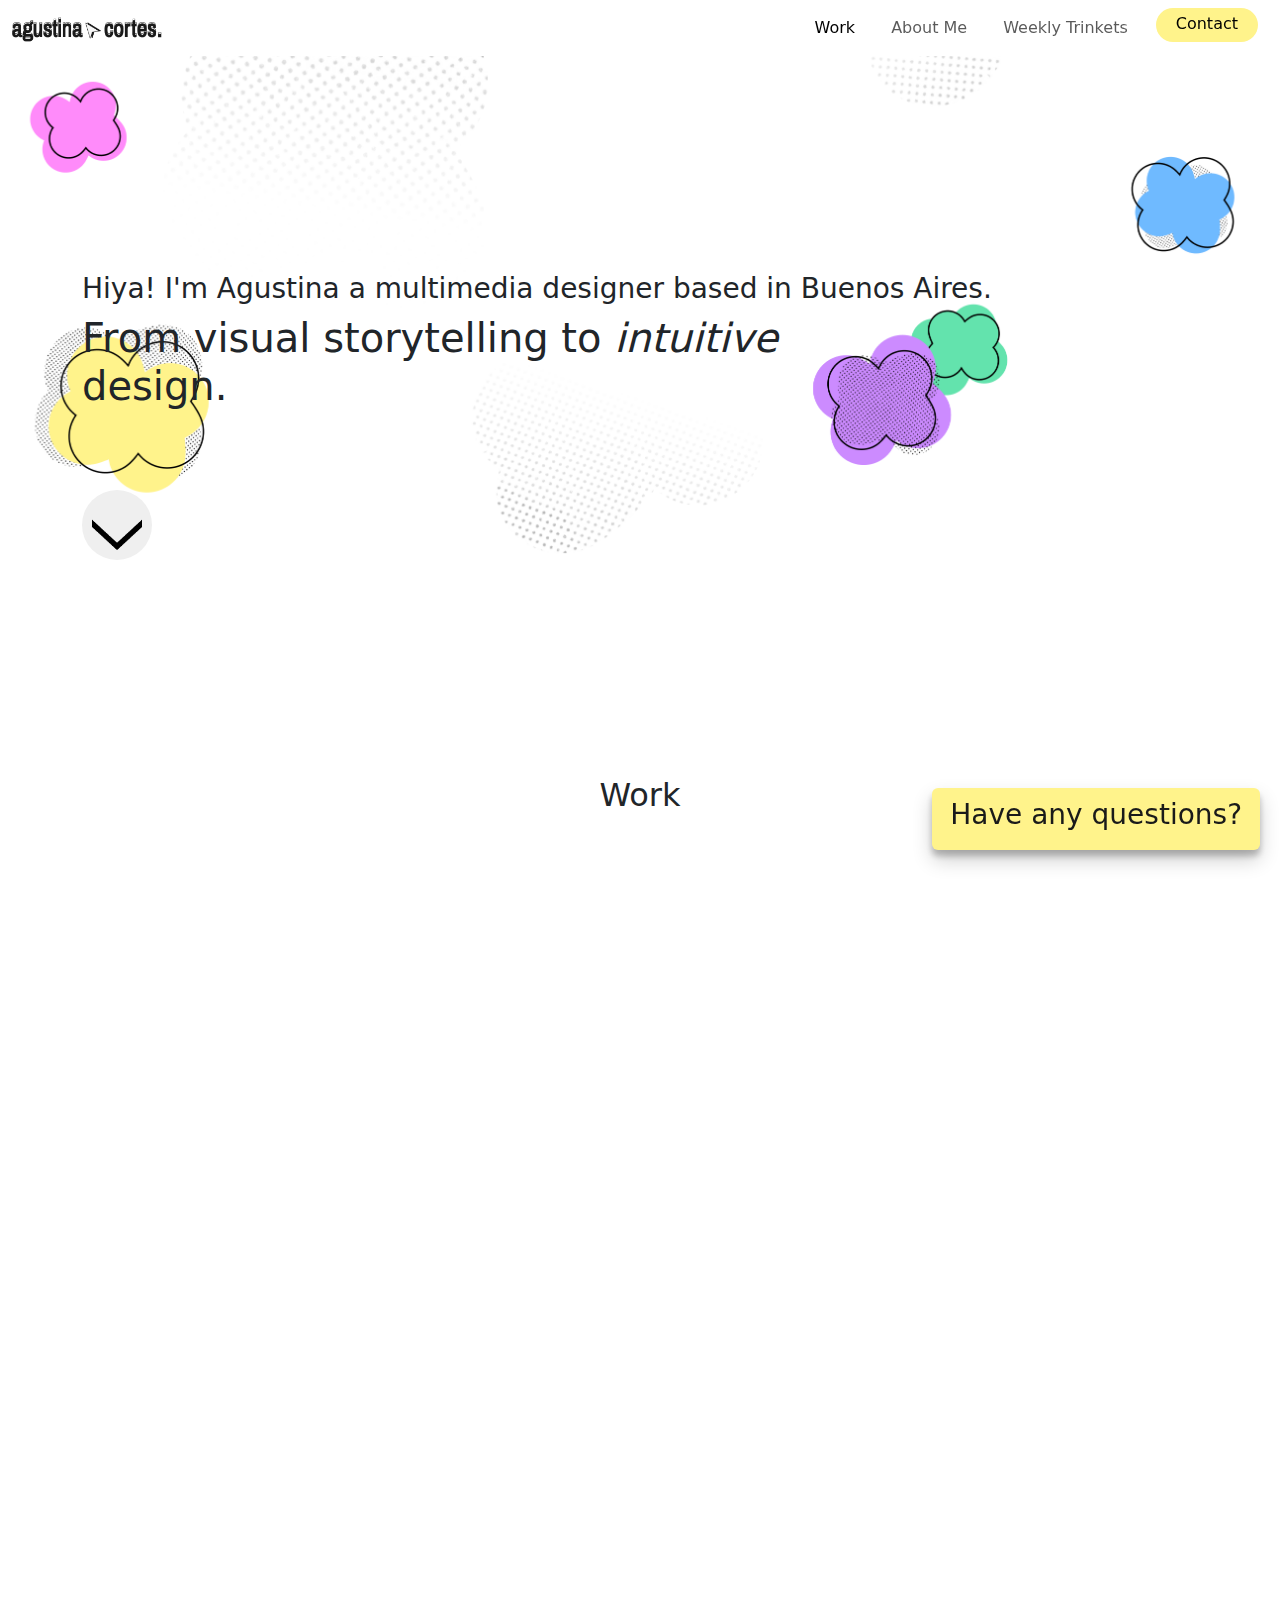
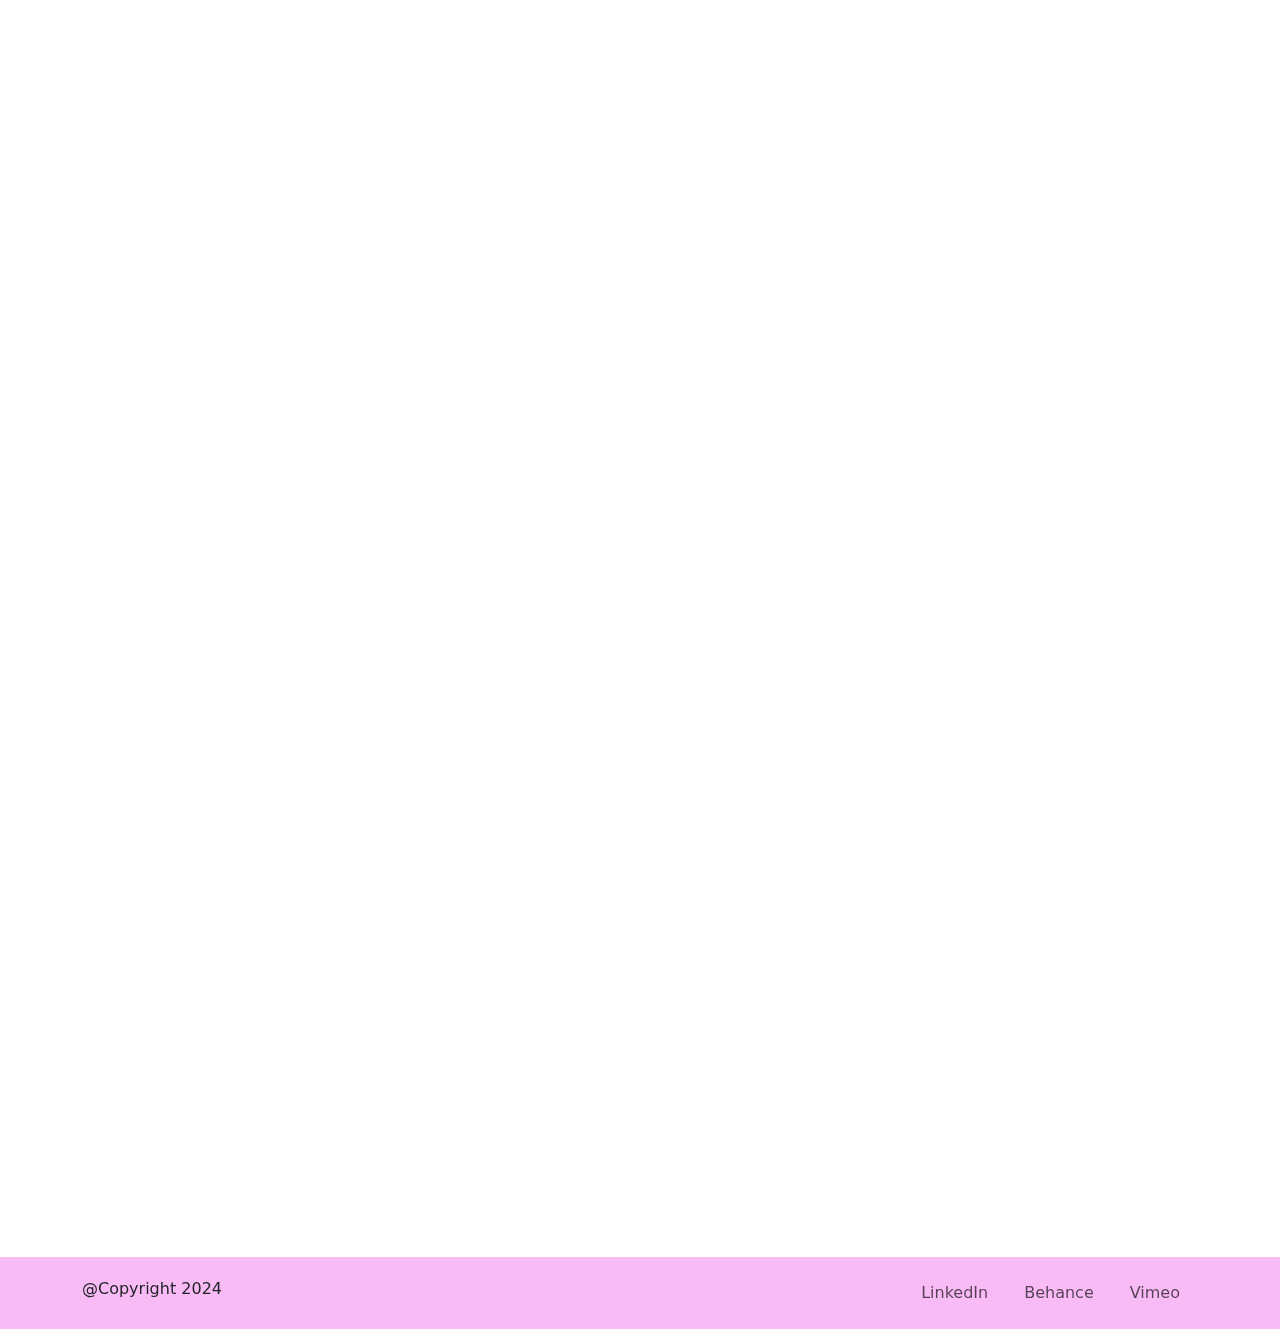
==== commit 5323032f: "animaciones" ====
--- a/index.html
+++ b/index.html
@@ -6,14 +6,18 @@
     <title>AgustinaCortesPortfolio</title>
     <link rel="shortcut icon" href="images/favicon.png" type="image/x-icon" />
 
-    <!--link bootstrap css-->
+    <!--link bootstrap-->
     <link
       href="https://cdn.jsdelivr.net/npm/bootstrap@5.3.3/dist/css/bootstrap.min.css"
       rel="stylesheet"
       integrity="sha384-QWTKZyjpPEjISv5WaRU9OFeRpok6YctnYmDr5pNlyT2bRjXh0JMhjY6hW+ALEwIH"
       crossorigin="anonymous"
     />
-    <link rel="stylesheet" href="./styles/main.css" />
+    <!--link aos-->
+    <link href="https://unpkg.com/aos@2.3.1/dist/aos.css" rel="stylesheet">
+    <!--link css-->
+    <link rel="stylesheet" href="./styles/main.css"/>
+
   </head>
 
   <body>
@@ -62,7 +66,7 @@
 
       <!--Hero-->
       <section class="hero d-flex justify-content-center align-items-center">
-        <div>
+        <div class="container">
           <h3>
             Hiya! I'm Agustina a multimedia designer based in Buenos Aires.
           </h3>
@@ -71,7 +75,7 @@
             <br />
             design.
           </h1>
-          <button class="arrow-btn">
+          <button class="arrow-btn ">
             <img src="./images/arrow-icon.png" alt="down" width="60px" />
           </button>
         </div>
@@ -86,8 +90,9 @@
       <!--Proyectos/cards-->
       <section id="projects" class="container ">
         <div class="row mt-5">
-          <div class="col-md-7 sm-10">
-            <div class="card h-100 d-flex flex-column justify-content-around">
+          <div class="col-md-7 sm-10 mb-sm-4 mb-md-0">
+            <div class="card h-100  d-flex flex-column justify-content-around" data-aos="fade-up"  data-aos-duration="3000" 
+            >
               <img
                 class="card-img-top"
                 src="images/portadaproject1.png"
@@ -102,8 +107,8 @@
               </div>
             </div>
           </div>
-          <div class="col-md-5 sm-10">
-            <div class="card h-100 d-flex flex-column justify-content-around">
+          <div class="col-md-5 sm-10 ">
+            <div class="card h-100 d-flex flex-column justify-content-around" data-aos="fade-up"  data-aos-duration="3000" data-aos-offset="300">
               <img
                 class="card-img-top"
                 src="./images/portadaproject2.png"
@@ -118,8 +123,8 @@
           </div>
         </div>
         <div class="row mt-4">
-          <div class="col-md-5 sm-10">
-            <div class="card h-100 d-flex flex-column justify-items-around">
+          <div class="col-md-5 sm-10 mb-sm-4 mb-md-0">
+            <div class="card h-100 d-flex flex-column" data-aos="fade-up" data-aos-duration="3000" data-aos-offset="500">
               <img
                 class="card-img-top"
                 src="./images/luke.png"
@@ -133,8 +138,7 @@
             </div>
           </div>
           <div class="col-md-7 sm-10">
-            <div class="card h-100 d-flex flex-column justify-content-around">
-              >
+            <div class="card h-100 d-flex flex-column justify-content-around" data-aos="fade-up"  data-aos-duration="3000" data-aos-offset="700">
               <img
                 class="card-img-top"
                 src="./images/mugsy.png"
@@ -156,7 +160,7 @@
           id="certificates"
           class="container row m-auto d-flex justify-content-space-around align-items-center"
         >
-          <article id="summary" class="col col-sm-12 col-md-5">
+          <article id="summary" class="col col-sm-12 col-md-5" data-aos="fade-right" data-aos-duration="1000" data-aos-offset="500">
             <h2 class="mb-4">My journey in Digital Design</h2>
             <p>
               With a background in audiovisual production and my journey in
@@ -167,7 +171,7 @@
             </p>
           </article>
           <section id="certificates" class="col col-sm-12 col-md-6">
-            <div class="row m-auto">
+            <div class="row m-auto" data-aos="fade-left" data-aos-duration="1000" data-aos-offset="700">
               <div id="courses" class="col col-sm-12 col-md-6">
                 <img src="./images/logocoder.png" alt="coderhouse" />
                 <h3>UX/UI Advd. Design</h3>
@@ -196,27 +200,19 @@
           </section>
         </div>
       </section>
-      <!--Pie-->
-      <section></section>
+      <!--bottom-->
+      <div class="bottom rounded mb-3 container"  data-aos="flip-up"
+      data-aos-anchor-placement="top-bottom" data-aos-duration="800" data-aos-offset="200">
+        <h5>Let's get to work!</h5>
+        <button class="cta m-4 wobble-hor-bottom" type="button"><a href="./pages/contact.html"><h3>Contact Me</h3></a></button>
+      </div>
     </main>
 
     <footer>
-      <!--bottom-->
-      <nav class="navbar navbar-expand-lg">
+      <nav class="navbar navbar-expand">
         <div class="container">
           <h6>@Copyright 2024</h6>
-          <button
-            class="navbar-toggler"
-            type="button"
-            data-bs-toggle="collapse"
-            data-bs-target="#navbarNav"
-            aria-controls="navbarNav"
-            aria-expanded="false"
-            aria-label="Toggle navigation"
-          >
-            <span class="navbar-toggler-icon"></span>
-          </button>
-          <div class="collapse navbar-collapse" id="navbarNav">
+          <div class="navbar" id="navbarNav">
             <ul class="navbar-nav ms-auto">
               <li class="nav-item">
                 <a
@@ -247,8 +243,7 @@
         </div>
       </nav>
       <a href="./pages/contact.html"
-        ><button class="float"><h3>Have any questions?</h3></button></a
-      >
+        ><button class="float rounded"><h3>Have any questions?</h3></button></a>
     </footer>
 
     <!--link bootstrap js-->
@@ -257,5 +252,10 @@
       integrity="sha384-YvpcrYf0tY3lHB60NNkmXc5s9fDVZLESaAA55NDzOxhy9GkcIdslK1eN7N6jIeHz"
       crossorigin="anonymous"
     ></script>
+    <!--link aos js-->
+    <script src="https://unpkg.com/aos@2.3.1/dist/aos.js"></script>
+    <script>
+      AOS.init();
+    </script>
   </body>
 </html>
--- a/styles/main.css
+++ b/styles/main.css
@@ -1 +1 @@
-@import"https://fonts.googleapis.com/css2?family=Oswald:wght@200..700&family=Outfit:wght@100..900&display=swap";h1{font-family:"Oswald",sans-serif,500,normal;font-size:6rem}*{margin:0;padding:0;box-sizing:border-box}*::-moz-selection{background-color:#cc8bff}*::selection{background-color:#cc8bff}.navbar{position:sticky;top:0;z-index:1}.navbar .nav-item{text-decoration:none;font-family:"Oswald",sans-serif,500,normal,1rem;color:#1a1a1a;padding-inline:10px;list-style-type:none}.navbar .nav-item .nav-linkbtn{text-decoration:none;font-family:"Oswald",sans-serif,500,normal,1rem;color:#1a1a1a}.navbar .nav-item .nav-linkbtn .contact-btn{background-color:#fff38b;border:none;border-radius:20px;padding-inline:20px;padding-top:4px;padding-bottom:6px}.navbar .navbar-toggler{border:none}.hero{height:80vh;background-image:url(../images/banner2.png);background-attachment:fixed;background-repeat:no-repeat;background-size:contain;margin-bottom:50px}.hero .headline{font-family:"Oswald",sans-serif,500,normal,8rem}.hero .arrow-btn{margin-top:100px;border:none;border-radius:50%;width:70px;height:70px;display:flex;padding:10px}.hero .arrow-btn img{width:100%;height:100%;-o-object-fit:cover;object-fit:cover}#projects{text-align:center}#projects .card{background-color:#fff38b;padding:20px;border-radius:10px;border:0;cursor:pointer}#projects .card .card-link{color:#1a1a1a;text-decoration:none}.margin-section{margin-top:90px;margin-bottom:90px}.margin-section #courses{padding:10px;text-align:center;text-wrap:balance}.margin-section #courses img{width:70px;padding:10px}.contactbox{background-color:#fff38b;display:flex;flex-direction:column;padding-inline:60px;padding-top:20px;padding-bottom:20px;gap:10px;margin-top:40px;width:1000px}.contactbox .form-top{display:inline-flex;justify-content:space-between}.contactbox .form-top .input{display:flex;flex-direction:column;justify-items:start;padding-bottom:16px;width:45%}.contactbox .form-top input{border:0;border-radius:3px;height:35px}.contactbox .form-bottom{display:flex;flex-direction:column;justify-items:start;padding-bottom:10px;gap:10px}.contactbox .form-bottom textarea{border:0;border-radius:5px}.contactbox .btn-submit{background:#cc8bff;border:none;border-radius:3px;height:50px;padding-top:8px;width:100px;transition:background 1s,color 2s}.contactbox .btn-submit :hover{background:#1a1a1a;color:#cc8bff}footer{padding:10px;bottom:0;background-color:#f8bbf5}footer .float{background-color:#fff38b;border:none;border-radius:6px;padding-top:10px;padding-inline:16px;padding-bottom:6px;position:fixed;bottom:40px;right:10px;text-decoration:none;color:#1a1a1a}#profile{width:40%;height:-moz-max-content;height:max-content}#interests p{text-align:right}#carousel-trinket{width:300vh;background-color:#cc8bff;border-radius:6px;padding:40px}#carousel-trinket .carousel-caption{background-color:#fff38b;color:#1a1a1a;border-radius:6px;padding:8px}#carousel-trinket .carousel-caption a{text-decoration:none;color:#1a1a1a}.accordion-img{padding:20px}/*# sourceMappingURL=main.css.map */+@import"https://fonts.googleapis.com/css2?family=Oswald:wght@200..700&family=Outfit:wght@100..900&display=swap";@keyframes rotacion{100%{transform:rotate(20deg)}}@keyframes wobble-hor-bottom{0%,100%{transform:translateX(0);transform-origin:50% 50%}15%{transform:translateX(-30px) rotate(-6deg)}30%{transform:translateX(15px) rotate(6deg)}45%{transform:translateX(-15px) rotate(-3.6deg)}60%{transform:translateX(9px) rotate(2.4deg)}75%{transform:translateX(-6px) rotate(-1.2deg)}}@keyframes pulsate-fwd{0%{transform:scale(1)}50%{transform:scale(1.1)}100%{transform:scale(1)}}*{margin:0;padding:0;box-sizing:border-box}*::-moz-selection{background-color:#cc8bff;color:#f0f8ff}*::selection{background-color:#cc8bff;color:#f0f8ff}.navbar{position:sticky;top:0;z-index:1}.navbar .nav-item{text-decoration:none;font-family:"Oswald",sans-serif,500,normal,1rem;color:#1a1a1a;padding-inline:10px;list-style-type:none}.navbar .nav-item .nav-linkbtn{text-decoration:none;font-family:"Oswald",sans-serif,500,normal,1rem;color:#1a1a1a}.navbar .nav-item .nav-linkbtn .contact-btn{background-color:#fff38b;border:none;border-radius:20px;padding-inline:20px;padding-top:4px;padding-bottom:6px}.navbar .nav-item .nav-linkbtn .contact-btn:hover{animation:pulsate-fwd .5s ease-in-out 2 both;animation-direction:alternate-reverse}.navbar .navbar-toggler{border:none}.hero{height:80vh;background-image:url(../images/banner2.png);background-attachment:fixed;background-repeat:no-repeat;background-size:contain}.hero .arrow-btn{margin-top:80px;border:none;border-radius:50%;width:70px;height:70px;display:flex;padding:10px;transition:transform 250ms ease-out}.hero .arrow-btn:hover{transform:scale(1.1);box-shadow:rgba(0,0,0,.2) 0px 8px 20px 0px,rgba(0,0,0,.06) 0px 0px 0px 1px}.hero .arrow-btn img{width:100%;height:100%;-o-object-fit:cover;object-fit:cover}#projects{text-align:center}#projects .card{background-color:#fff9d6;padding:20px;border-radius:10px;border:0;height:50vh;cursor:pointer;transition:all 400ms}#projects .card:hover{transform:scale(1.02) translateY(-6px) translateX(-6px);box-shadow:rgba(0,0,0,.25) 2.95px 1.95px 4.6px;background-color:#fff38b}#projects .card .card-link{color:#1a1a1a;text-decoration:none;transition:all 250ms}#projects .card .card-link:hover{color:#cc8bff}#projects .card img{align-self:center;width:400px;padding:10px}.margin-section{margin-top:90px;margin-bottom:90px}.margin-section #courses{padding:10px;text-align:center;text-wrap:balance}.margin-section #courses img{width:70px;padding:10px}.bottom{background-color:#fff38b;width:100%;height:20vh;text-align:center;padding:30px}.bottom .cta{border:0;background-color:#cc8bff;padding:15px;border-radius:6px;transition:background-color 300ms,color 400ms ease-in;animation:wobble-hor-bottom .8s both;animation-delay:8s;animation-iteration-count:3;animation-delay:2s}.bottom .cta:hover{background:#1a1a1a}.bottom .cta a{text-decoration:none;color:#1a1a1a}.bottom .cta a:hover{color:#cc8bff}.contactbox{background-color:#fff38b;padding-inline:30px;padding-top:20px;padding-bottom:20px}.contactbox .form-top{display:inline-flex;justify-content:space-between}.contactbox .form-top .input{display:flex;flex-direction:column;width:45%}.contactbox .form-top input{border:0;height:35px;border-radius:4px}.contactbox .form-bottom{display:flex;flex-direction:column;padding-bottom:10px;gap:10px}.contactbox .form-bottom textarea{border:0;border-radius:5px}.contactbox .btn-submit{background:#cc8bff;border:none;align-self:end;height:50px;padding-top:8px;width:120px;transition:background-color 300ms,color 400ms ease-in}.contactbox .btn-submit:hover{background:#1a1a1a;color:#cc8bff}.social-link li{transition:background-color 200ms,padding-inline-end 300ms ease-in;border-radius:40px}.social-link li:hover{background-color:#f8bbf5;width:-moz-fit-content;width:fit-content;padding-inline-end:16px}.contact-info img{animation-name:rotacion;animation-duration:2s;animation-iteration-count:infinite;animation-direction:alternate-reverse;animation-timing-function:ease-in-out}footer{bottom:0;background-color:#f8bbf5}footer .float{background-color:#fff38b;border:none;position:fixed;bottom:50px;right:20px;padding-inline:18px;padding-block:10px;text-decoration:none;color:#1a1a1a;box-shadow:rgba(0,0,0,.19) 0px 10px 20px,rgba(0,0,0,.23) 0px 6px 6px;transition:transform 250ms ease-out}footer .float:hover{transform:scale(1.1)}.img-profile img{animation-name:rotacion;animation-duration:2s;animation-iteration-count:infinite;animation-direction:alternate-reverse;animation-timing-function:ease-in-out}#carousel-trinket{width:300vh;background-color:#cc8bff;border-radius:6px;padding:40px}#carousel-trinket .carousel-caption{background-color:#fff38b;color:#1a1a1a;border-radius:6px;padding:8px}#carousel-trinket .carousel-caption .carousel-link{color:#cc8bff}.accordion-img{padding:20px}/*# sourceMappingURL=main.css.map */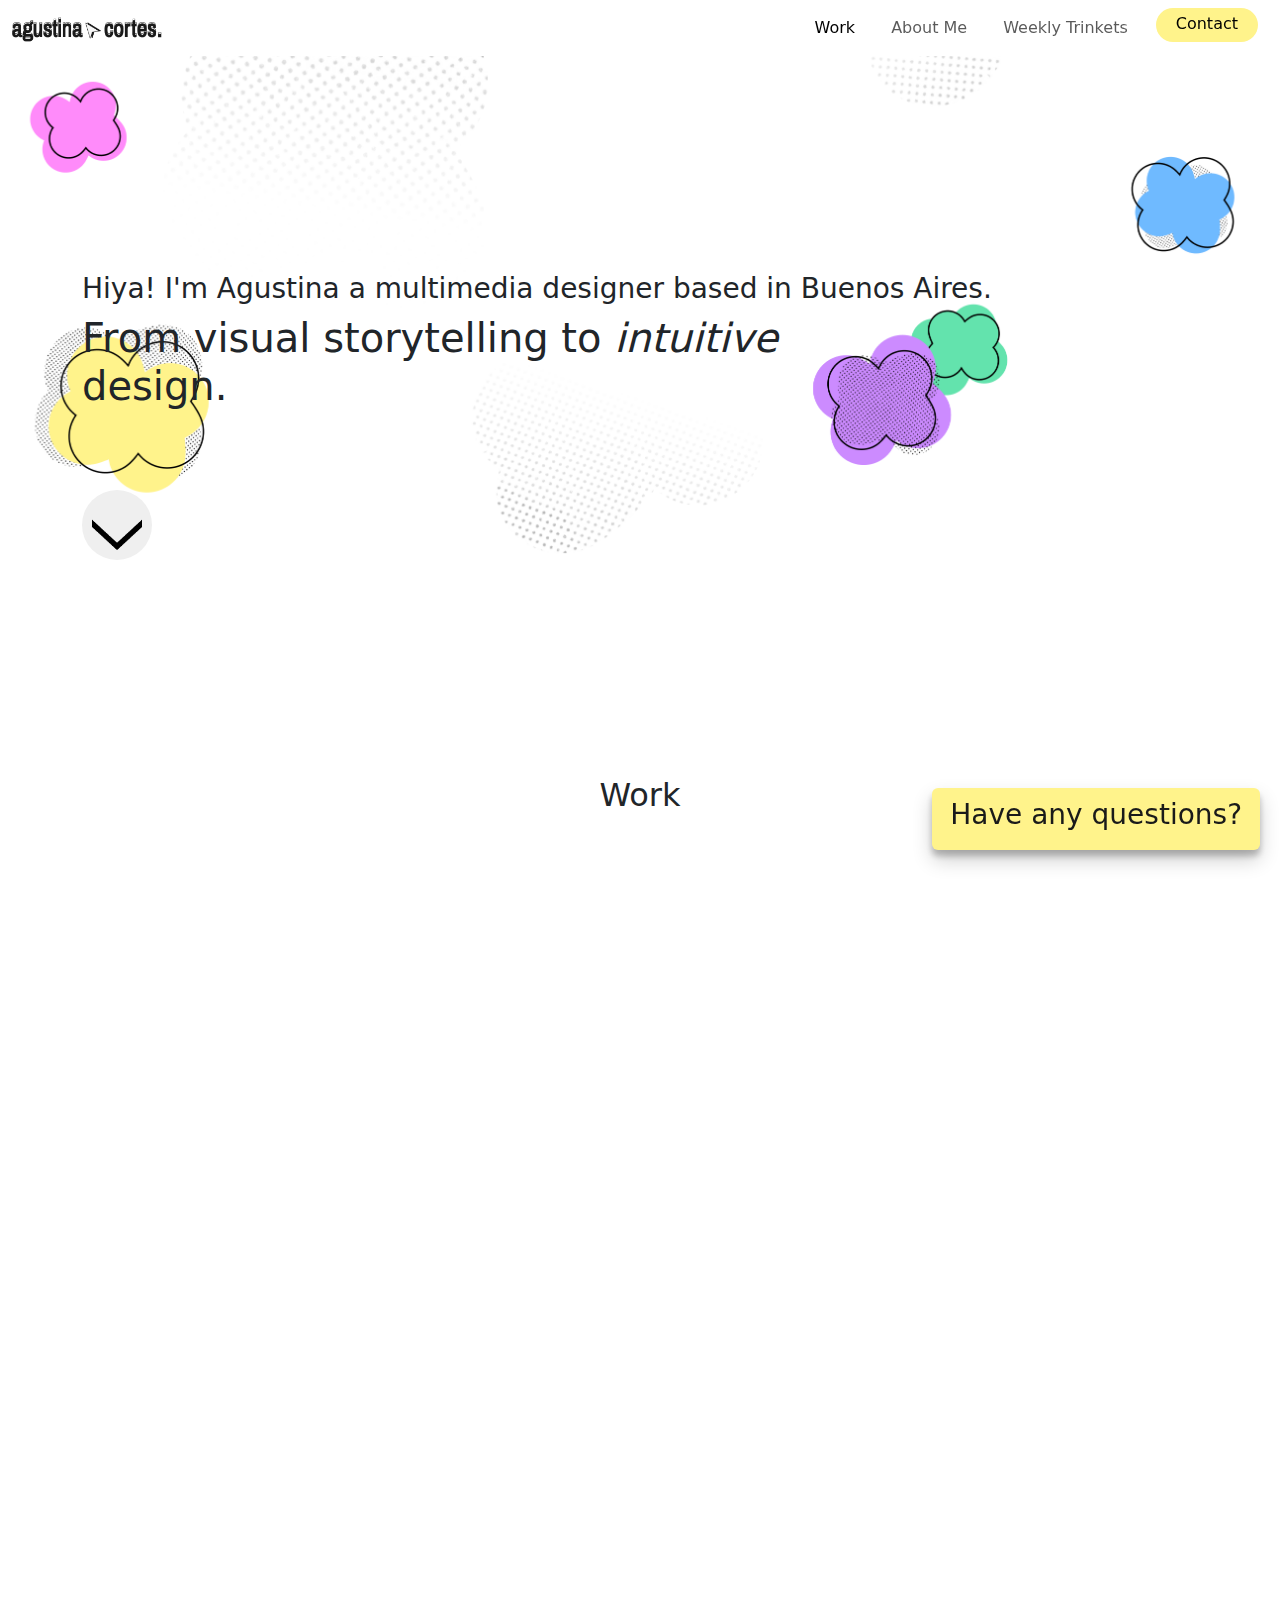
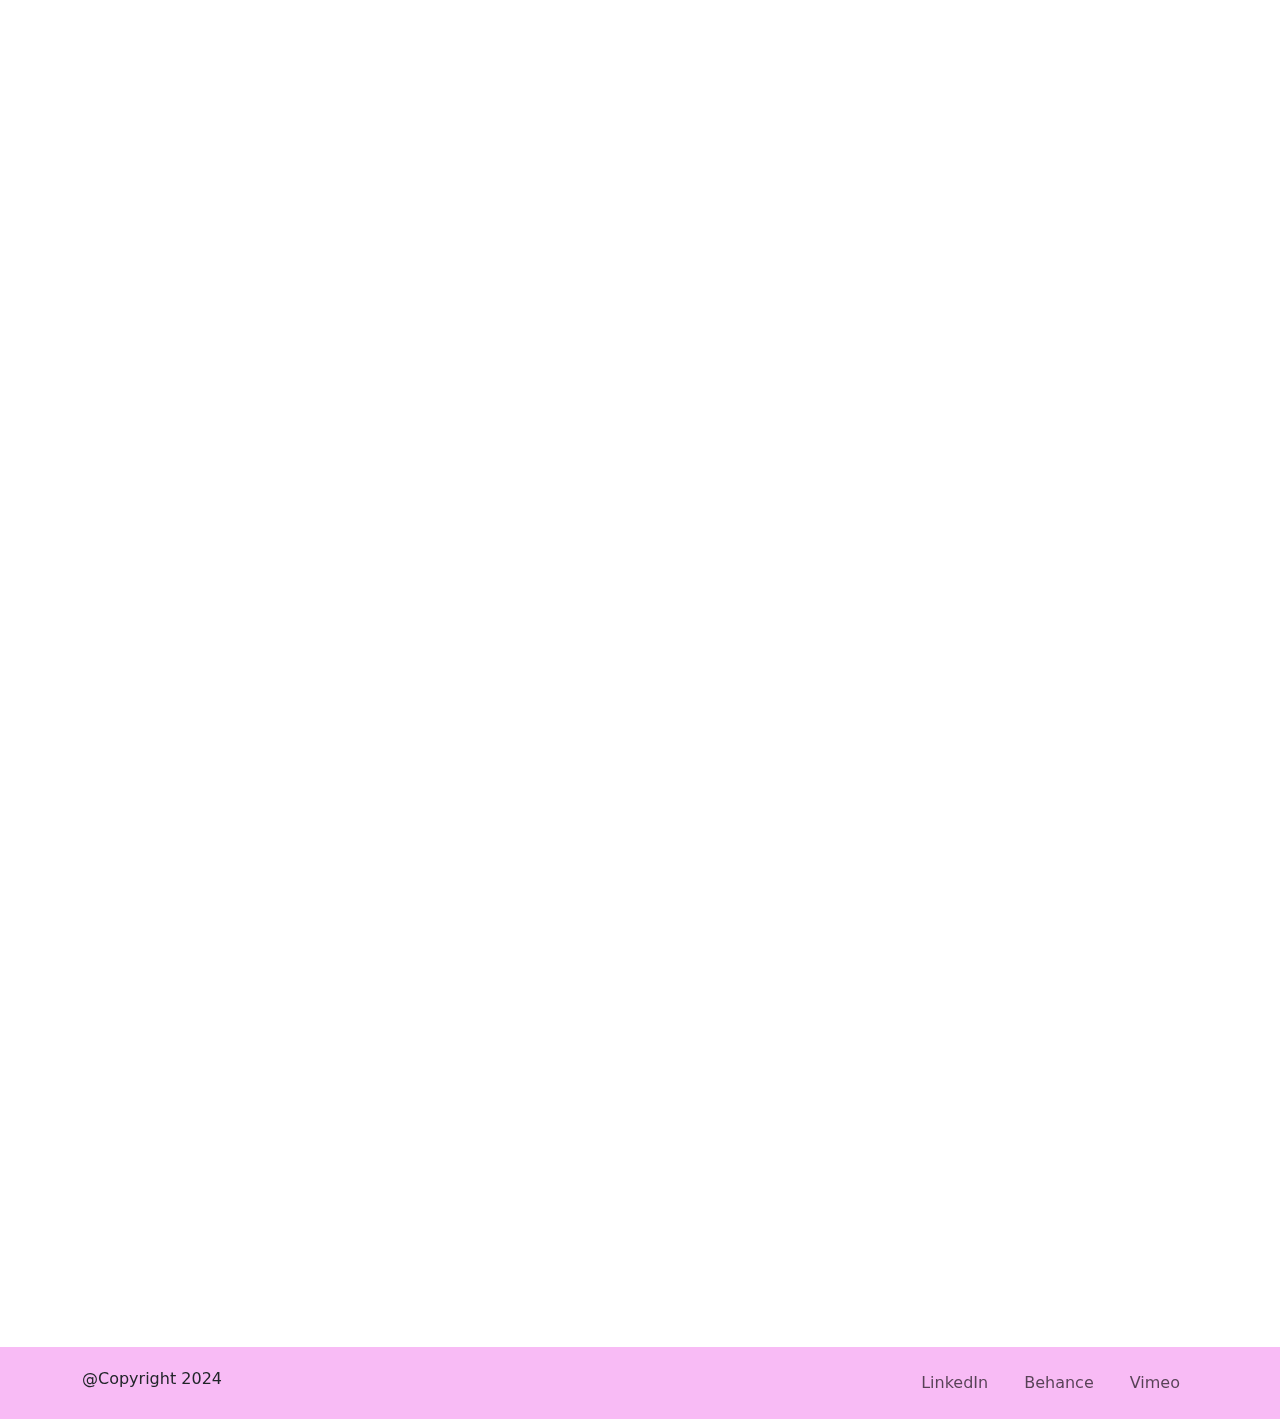
==== commit c290c7a2: "seo" ====
--- a/index.html
+++ b/index.html
@@ -3,7 +3,9 @@
   <head>
     <meta charset="UTF-8" />
     <meta name="viewport" content="width=device-width, initial-scale=1.0" />
-    <title>AgustinaCortesPortfolio</title>
+    <title>AgustinaCortesPortfolio - Home</title>
+    <meta name="description" content="Design Potfolio.">
+    <meta name="keywords" content="Design, Portfolio, UX, UI, Web, Multimedia, Argentina, CV">
     <link rel="shortcut icon" href="images/favicon.png" type="image/x-icon" />
 
     <!--link bootstrap-->
@@ -203,8 +205,8 @@
       <!--bottom-->
       <div class="bottom rounded mb-3 container"  data-aos="flip-up"
       data-aos-anchor-placement="top-bottom" data-aos-duration="800" data-aos-offset="200">
-        <h5>Let's get to work!</h5>
-        <button class="cta m-4 wobble-hor-bottom" type="button"><a href="./pages/contact.html"><h3>Contact Me</h3></a></button>
+        <h3>Let's get to work!</h3>
+        <button class="cta m-4 wobble-hor-bottom rounded" type="button"><a href="./pages/contact.html"><h5>CONTACT ME</h5></a></button>
       </div>
     </main>
 
--- a/styles/main.css
+++ b/styles/main.css
@@ -1 +1 @@
-@import"https://fonts.googleapis.com/css2?family=Oswald:wght@200..700&family=Outfit:wght@100..900&display=swap";@keyframes rotacion{100%{transform:rotate(20deg)}}@keyframes wobble-hor-bottom{0%,100%{transform:translateX(0);transform-origin:50% 50%}15%{transform:translateX(-30px) rotate(-6deg)}30%{transform:translateX(15px) rotate(6deg)}45%{transform:translateX(-15px) rotate(-3.6deg)}60%{transform:translateX(9px) rotate(2.4deg)}75%{transform:translateX(-6px) rotate(-1.2deg)}}@keyframes pulsate-fwd{0%{transform:scale(1)}50%{transform:scale(1.1)}100%{transform:scale(1)}}*{margin:0;padding:0;box-sizing:border-box}*::-moz-selection{background-color:#cc8bff;color:#f0f8ff}*::selection{background-color:#cc8bff;color:#f0f8ff}.navbar{position:sticky;top:0;z-index:1}.navbar .nav-item{text-decoration:none;font-family:"Oswald",sans-serif,500,normal,1rem;color:#1a1a1a;padding-inline:10px;list-style-type:none}.navbar .nav-item .nav-linkbtn{text-decoration:none;font-family:"Oswald",sans-serif,500,normal,1rem;color:#1a1a1a}.navbar .nav-item .nav-linkbtn .contact-btn{background-color:#fff38b;border:none;border-radius:20px;padding-inline:20px;padding-top:4px;padding-bottom:6px}.navbar .nav-item .nav-linkbtn .contact-btn:hover{animation:pulsate-fwd .5s ease-in-out 2 both;animation-direction:alternate-reverse}.navbar .navbar-toggler{border:none}.hero{height:80vh;background-image:url(../images/banner2.png);background-attachment:fixed;background-repeat:no-repeat;background-size:contain}.hero .arrow-btn{margin-top:80px;border:none;border-radius:50%;width:70px;height:70px;display:flex;padding:10px;transition:transform 250ms ease-out}.hero .arrow-btn:hover{transform:scale(1.1);box-shadow:rgba(0,0,0,.2) 0px 8px 20px 0px,rgba(0,0,0,.06) 0px 0px 0px 1px}.hero .arrow-btn img{width:100%;height:100%;-o-object-fit:cover;object-fit:cover}#projects{text-align:center}#projects .card{background-color:#fff9d6;padding:20px;border-radius:10px;border:0;height:50vh;cursor:pointer;transition:all 400ms}#projects .card:hover{transform:scale(1.02) translateY(-6px) translateX(-6px);box-shadow:rgba(0,0,0,.25) 2.95px 1.95px 4.6px;background-color:#fff38b}#projects .card .card-link{color:#1a1a1a;text-decoration:none;transition:all 250ms}#projects .card .card-link:hover{color:#cc8bff}#projects .card img{align-self:center;width:400px;padding:10px}.margin-section{margin-top:90px;margin-bottom:90px}.margin-section #courses{padding:10px;text-align:center;text-wrap:balance}.margin-section #courses img{width:70px;padding:10px}.bottom{background-color:#fff38b;width:100%;height:20vh;text-align:center;padding:30px}.bottom .cta{border:0;background-color:#cc8bff;padding:15px;border-radius:6px;transition:background-color 300ms,color 400ms ease-in;animation:wobble-hor-bottom .8s both;animation-delay:8s;animation-iteration-count:3;animation-delay:2s}.bottom .cta:hover{background:#1a1a1a}.bottom .cta a{text-decoration:none;color:#1a1a1a}.bottom .cta a:hover{color:#cc8bff}.contactbox{background-color:#fff38b;padding-inline:30px;padding-top:20px;padding-bottom:20px}.contactbox .form-top{display:inline-flex;justify-content:space-between}.contactbox .form-top .input{display:flex;flex-direction:column;width:45%}.contactbox .form-top input{border:0;height:35px;border-radius:4px}.contactbox .form-bottom{display:flex;flex-direction:column;padding-bottom:10px;gap:10px}.contactbox .form-bottom textarea{border:0;border-radius:5px}.contactbox .btn-submit{background:#cc8bff;border:none;align-self:end;height:50px;padding-top:8px;width:120px;transition:background-color 300ms,color 400ms ease-in}.contactbox .btn-submit:hover{background:#1a1a1a;color:#cc8bff}.social-link li{transition:background-color 200ms,padding-inline-end 300ms ease-in;border-radius:40px}.social-link li:hover{background-color:#f8bbf5;width:-moz-fit-content;width:fit-content;padding-inline-end:16px}.contact-info img{animation-name:rotacion;animation-duration:2s;animation-iteration-count:infinite;animation-direction:alternate-reverse;animation-timing-function:ease-in-out}footer{bottom:0;background-color:#f8bbf5}footer .float{background-color:#fff38b;border:none;position:fixed;bottom:50px;right:20px;padding-inline:18px;padding-block:10px;text-decoration:none;color:#1a1a1a;box-shadow:rgba(0,0,0,.19) 0px 10px 20px,rgba(0,0,0,.23) 0px 6px 6px;transition:transform 250ms ease-out}footer .float:hover{transform:scale(1.1)}.img-profile img{animation-name:rotacion;animation-duration:2s;animation-iteration-count:infinite;animation-direction:alternate-reverse;animation-timing-function:ease-in-out}#carousel-trinket{width:300vh;background-color:#cc8bff;border-radius:6px;padding:40px}#carousel-trinket .carousel-caption{background-color:#fff38b;color:#1a1a1a;border-radius:6px;padding:8px}#carousel-trinket .carousel-caption .carousel-link{color:#cc8bff}.accordion-img{padding:20px}/*# sourceMappingURL=main.css.map */+@import"https://fonts.googleapis.com/css2?family=Oswald:wght@200..700&family=Outfit:wght@100..900&display=swap";@keyframes rotacion{100%{transform:rotate(20deg)}}@keyframes wobble-hor-bottom{0%,100%{transform:translateX(0);transform-origin:50% 50%}15%{transform:translateX(-30px) rotate(-6deg)}30%{transform:translateX(15px) rotate(6deg)}45%{transform:translateX(-15px) rotate(-3.6deg)}60%{transform:translateX(9px) rotate(2.4deg)}75%{transform:translateX(-6px) rotate(-1.2deg)}}@keyframes pulsate-fwd{0%{transform:scale(1)}50%{transform:scale(1.1)}100%{transform:scale(1)}}*{margin:0;padding:0;box-sizing:border-box}*::-moz-selection{background-color:#cc8bff;color:#f0f8ff}*::selection{background-color:#cc8bff;color:#f0f8ff}footer{bottom:0;background-color:#f8bbf5}footer .float{background-color:#fff38b;border:none;position:fixed;bottom:50px;right:20px;padding-inline:18px;padding-block:10px;text-decoration:none;color:#1a1a1a;box-shadow:rgba(0,0,0,.19) 0px 10px 20px,rgba(0,0,0,.23) 0px 6px 6px;transition:transform 250ms ease-out}footer .float:hover{transform:scale(1.1)}.navbar{position:sticky;top:0;z-index:1}.navbar .nav-item{text-decoration:none;font-family:"Oswald",sans-serif,500,normal,1rem;color:#1a1a1a;padding-inline:10px;list-style-type:none}.navbar .nav-item .nav-linkbtn{text-decoration:none;font-family:"Oswald",sans-serif,500,normal,1rem;color:#1a1a1a}.navbar .nav-item .nav-linkbtn .contact-btn{background-color:#fff38b;border:none;border-radius:20px;padding-inline:20px;padding-top:4px;padding-bottom:6px}.navbar .nav-item .nav-linkbtn .contact-btn:hover{animation:pulsate-fwd .5s ease-in-out 2 both;animation-direction:alternate-reverse}.navbar .navbar-toggler{border:none}.hero{height:80vh;background-image:url(../images/banner2.png);background-attachment:fixed;background-repeat:no-repeat;background-size:contain}.hero .arrow-btn{margin-top:80px;border:none;border-radius:50%;width:70px;height:70px;display:flex;padding:10px;transition:transform 250ms ease-out}.hero .arrow-btn:hover{transform:scale(1.1);box-shadow:rgba(0,0,0,.2) 0px 8px 20px 0px,rgba(0,0,0,.06) 0px 0px 0px 1px}.hero .arrow-btn img{width:100%;height:100%;-o-object-fit:cover;object-fit:cover}#projects{text-align:center}#projects .card{background-color:#fff9d6;padding:20px;border-radius:10px;border:0;height:50vh;cursor:pointer;transition:all 400ms}#projects .card:hover{transform:scale(1.02) translateY(-6px) translateX(-6px);box-shadow:rgba(0,0,0,.25) 2.95px 1.95px 4.6px;background-color:#fff38b}#projects .card .card-link{color:#1a1a1a;text-decoration:none;transition:all 250ms}#projects .card .card-link:hover{color:#cc8bff}#projects .card img{align-self:center;width:400px;padding:10px}.margin-section{margin-top:90px;margin-bottom:90px}.margin-section #courses{padding:10px;text-align:center;text-wrap:balance}.margin-section #courses img{width:70px;padding:10px}.bottom{background-color:#fff38b;width:100%;height:30vh;text-align:center;padding:30px;justify-items:space-around}.bottom .cta{border:0;background-color:#cc8bff;height:50px;padding-top:8px;width:160px;transition:background-color 300ms,color 400ms ease-in;animation:wobble-hor-bottom .8s both;animation-delay:8s;animation-iteration-count:2;animation-delay:2s}.bottom .cta:hover{background:#1a1a1a}.bottom .cta a{text-decoration:none;color:#1a1a1a}.bottom .cta a:hover{color:#cc8bff}.contactbox{background-color:#fff38b;padding-inline:30px;padding-top:20px;padding-bottom:20px}.contactbox .form-top{display:inline-flex;justify-content:space-between}.contactbox .form-top .input{display:flex;flex-direction:column;width:45%}.contactbox .form-top input{border:0;height:35px;border-radius:4px}.contactbox .form-bottom{display:flex;flex-direction:column;padding-bottom:10px;gap:10px}.contactbox .form-bottom textarea{border:0;border-radius:5px}.contactbox .btn-submit{background:#cc8bff;border:none;align-self:end;height:50px;padding-top:8px;width:120px;transition:background-color 300ms,color 400ms ease-in}.contactbox .btn-submit:hover{background:#1a1a1a;color:#cc8bff}.social-link li{transition:background-color 200ms,padding-inline-end 300ms ease-in;border-radius:40px}.social-link li:hover{background-color:#f8bbf5;width:-moz-fit-content;width:fit-content;padding-inline-end:16px}.contact-info img{animation-name:rotacion;animation-duration:2s;animation-iteration-count:infinite;animation-direction:alternate-reverse;animation-timing-function:ease-in-out}.img-profile img{animation-name:rotacion;animation-duration:2s;animation-iteration-count:infinite;animation-direction:alternate-reverse;animation-timing-function:ease-in-out}#carousel-trinket{width:300vh;background-color:#cc8bff;border-radius:6px;padding:40px}#carousel-trinket .carousel-caption{background-color:#fff38b;color:#1a1a1a;border-radius:6px;padding:8px}#carousel-trinket .carousel-caption .carousel-link{color:#cc8bff}.accordion-img{padding:20px}/*# sourceMappingURL=main.css.map */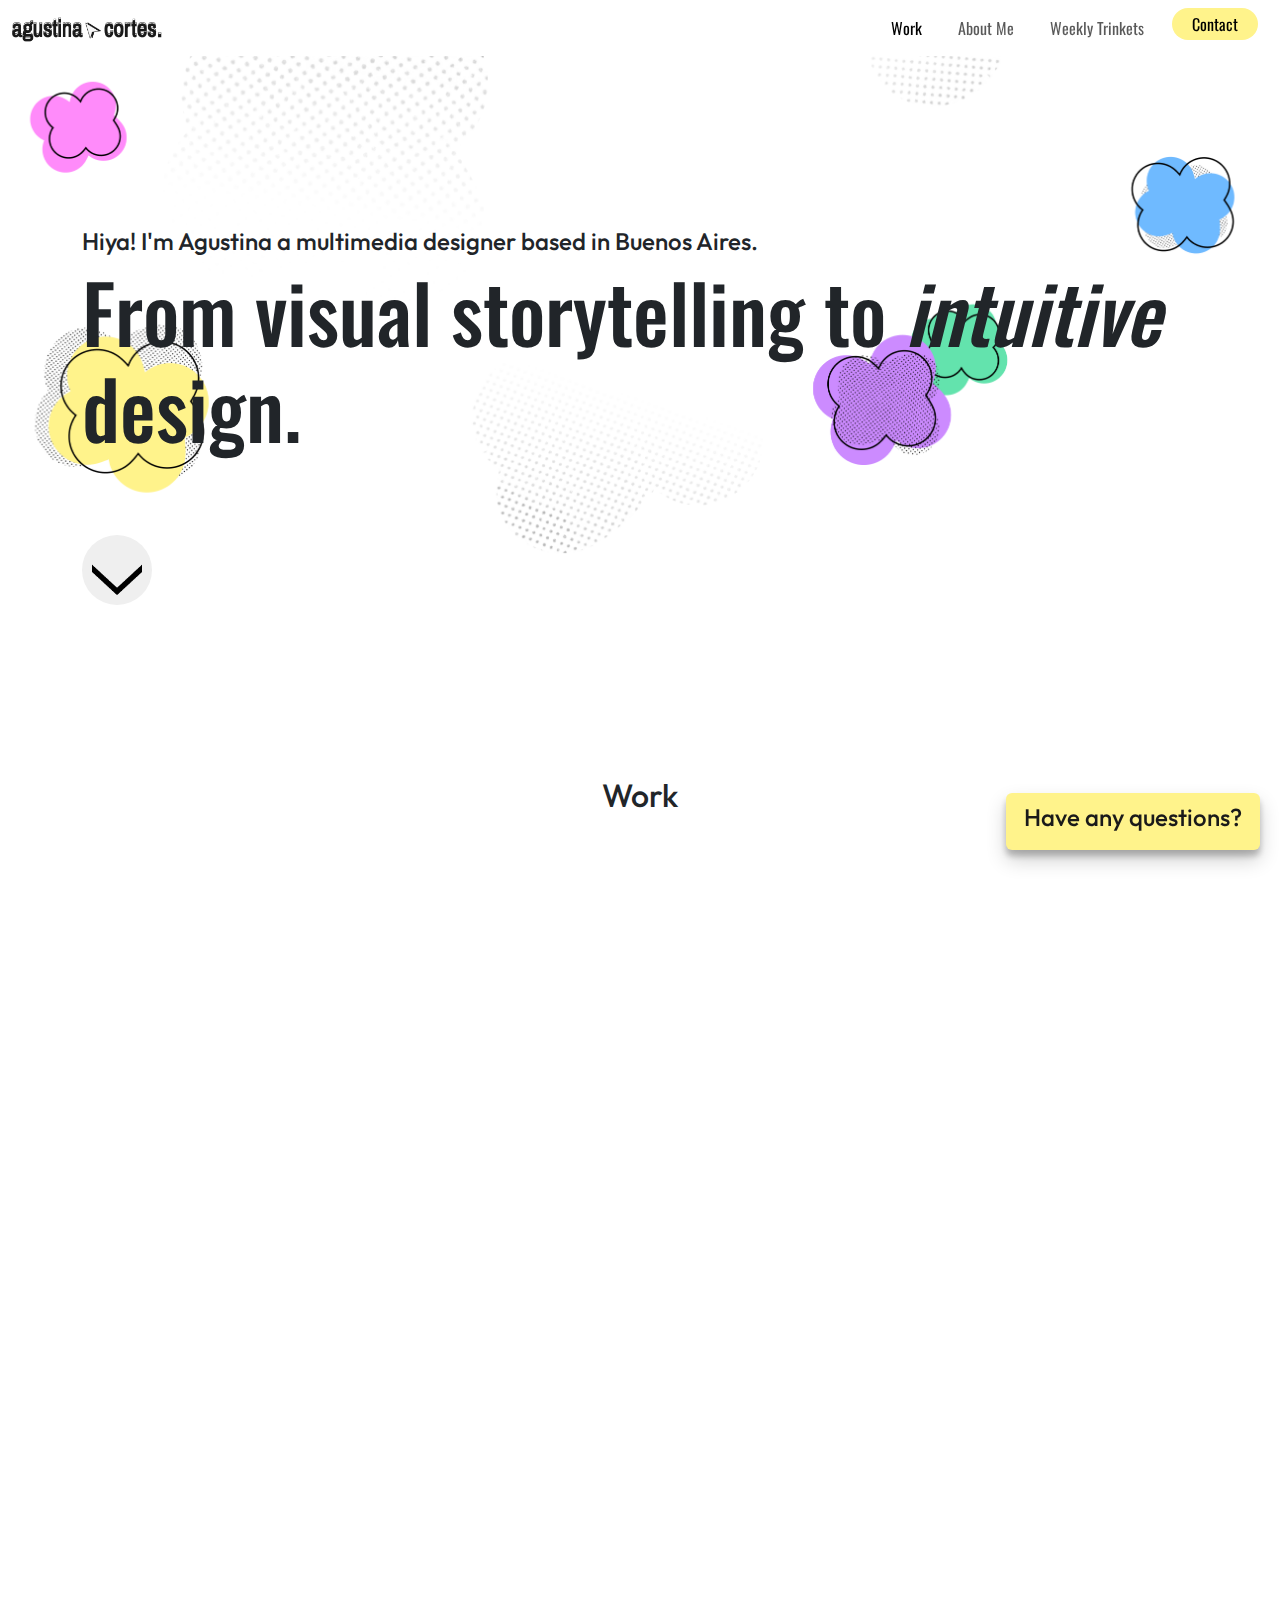
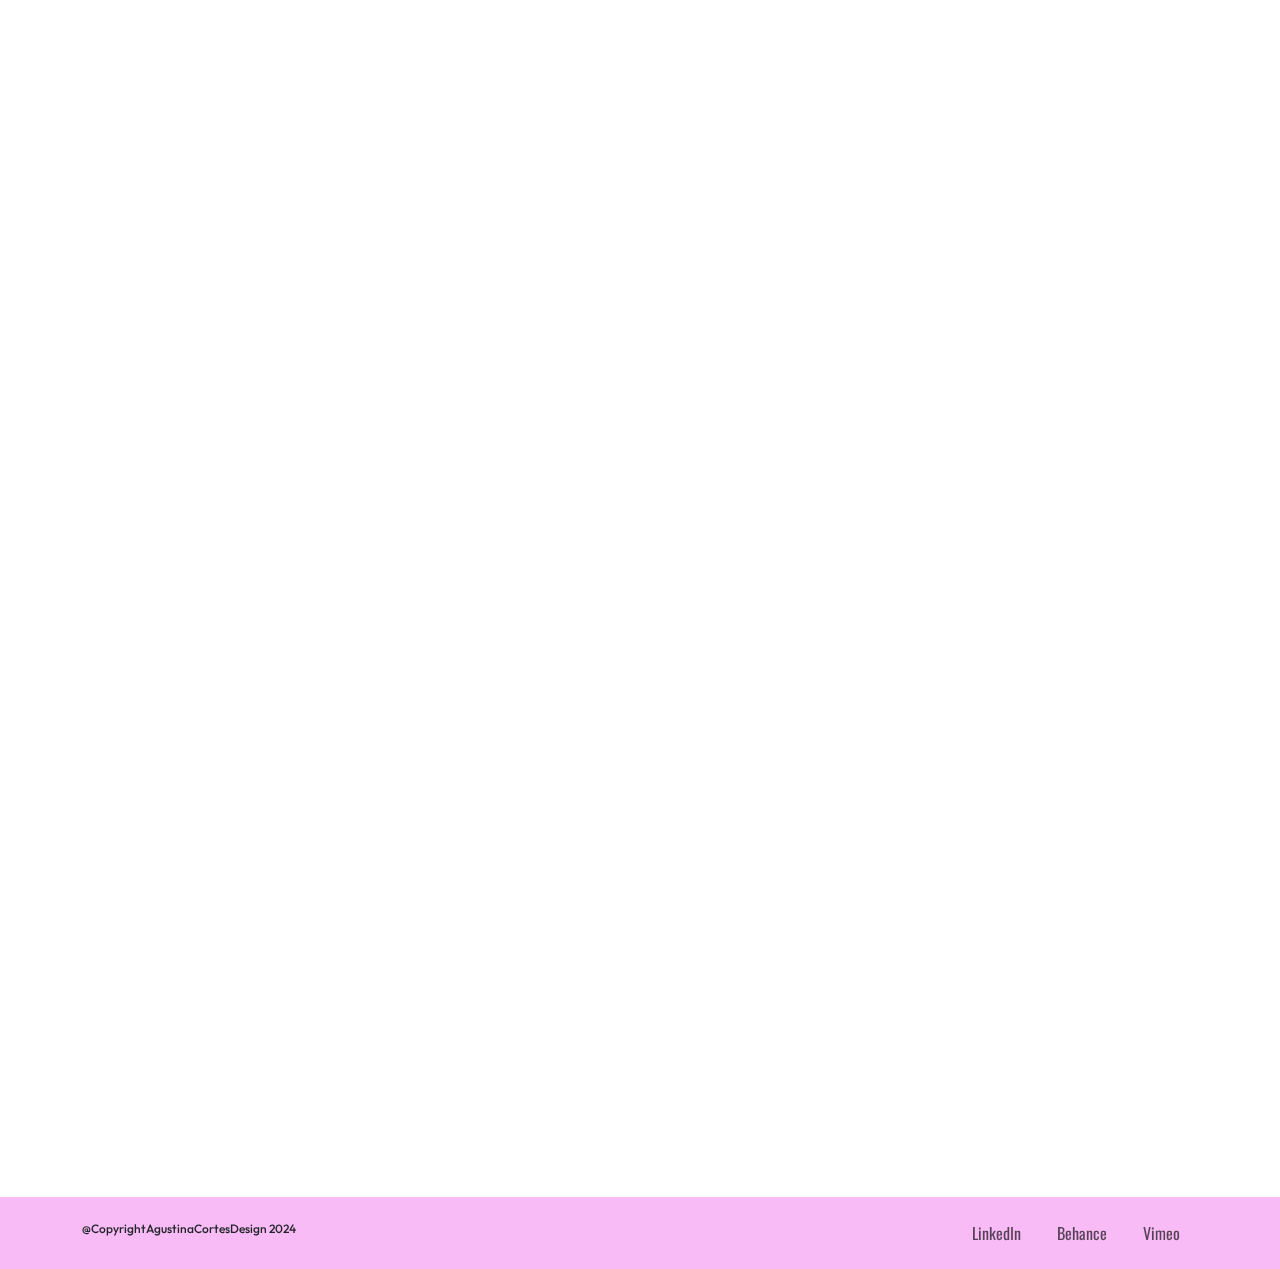
==== commit 70f0fc10: "final" ====
--- a/index.html
+++ b/index.html
@@ -7,6 +7,11 @@
     <meta name="description" content="Design Potfolio.">
     <meta name="keywords" content="Design, Portfolio, UX, UI, Web, Multimedia, Argentina, CV">
     <link rel="shortcut icon" href="images/favicon.png" type="image/x-icon" />
+    <meta name="author" content="Agustina Cortes">
+    <meta property="og:title" content="Agustina Cortes Portfolio">
+    <meta property="og:description" content="Design portfolio">
+    <meta property="og:image" content="images/desktop.png">
+  
 
     <!--link bootstrap-->
     <link
@@ -53,7 +58,7 @@
               </li>
               <li class="nav-item">
                 <a class="nav-link" href="./pages/trinkets.html"
-                  >Weekly Trinkets</a
+                  >Weekly Trinkets </a
                 >
               </li>
               <li class="nav-item">
@@ -72,7 +77,7 @@
           <h3>
             Hiya! I'm Agustina a multimedia designer based in Buenos Aires.
           </h3>
-          <h1 class="headline">
+          <h1>
             From visual storytelling to <em>intuitive </em>
             <br />
             design.
@@ -202,18 +207,27 @@
           </section>
         </div>
       </section>
+
       <!--bottom-->
-      <div class="bottom rounded mb-3 container"  data-aos="flip-up"
+      <div class="bottom rounded mb-3 container d-flex flex-row  justify-content-around flex-wrap"  data-aos="flip-up"
       data-aos-anchor-placement="top-bottom" data-aos-duration="800" data-aos-offset="200">
+       <div class="img-bottom col-md-2 col-sm-3 m-md-1 m-sm-4">
+        <img class="img-fluid"  src="./images/asset2.png" alt="asset">
+       </div>
+       <div class="bottom-content col-md-3 col-sm-8">
         <h3>Let's get to work!</h3>
-        <button class="cta m-4 wobble-hor-bottom rounded" type="button"><a href="./pages/contact.html"><h5>CONTACT ME</h5></a></button>
+        <button class="cta wobble-hor-bottom rounded mt-5" type="button"><a href="./pages/contact.html"><h5>CONTACT ME</h5></a></button>
+       </div>
+       <div class="img-bottom col-md-2 col-sm-3 m-md-1 m-sm-4">
+       <img class="img-fluid" src="./images/asset4.png" alt="asset">
+       </div>
       </div>
     </main>
 
     <footer>
       <nav class="navbar navbar-expand">
         <div class="container">
-          <h6>@Copyright 2024</h6>
+          <h5>@CopyrightAgustinaCortesDesign 2024</h5>
           <div class="navbar" id="navbarNav">
             <ul class="navbar-nav ms-auto">
               <li class="nav-item">
--- a/styles/main.css
+++ b/styles/main.css
@@ -1 +1 @@
-@import"https://fonts.googleapis.com/css2?family=Oswald:wght@200..700&family=Outfit:wght@100..900&display=swap";@keyframes rotacion{100%{transform:rotate(20deg)}}@keyframes wobble-hor-bottom{0%,100%{transform:translateX(0);transform-origin:50% 50%}15%{transform:translateX(-30px) rotate(-6deg)}30%{transform:translateX(15px) rotate(6deg)}45%{transform:translateX(-15px) rotate(-3.6deg)}60%{transform:translateX(9px) rotate(2.4deg)}75%{transform:translateX(-6px) rotate(-1.2deg)}}@keyframes pulsate-fwd{0%{transform:scale(1)}50%{transform:scale(1.1)}100%{transform:scale(1)}}*{margin:0;padding:0;box-sizing:border-box}*::-moz-selection{background-color:#cc8bff;color:#f0f8ff}*::selection{background-color:#cc8bff;color:#f0f8ff}footer{bottom:0;background-color:#f8bbf5}footer .float{background-color:#fff38b;border:none;position:fixed;bottom:50px;right:20px;padding-inline:18px;padding-block:10px;text-decoration:none;color:#1a1a1a;box-shadow:rgba(0,0,0,.19) 0px 10px 20px,rgba(0,0,0,.23) 0px 6px 6px;transition:transform 250ms ease-out}footer .float:hover{transform:scale(1.1)}.navbar{position:sticky;top:0;z-index:1}.navbar .nav-item{text-decoration:none;font-family:"Oswald",sans-serif,500,normal,1rem;color:#1a1a1a;padding-inline:10px;list-style-type:none}.navbar .nav-item .nav-linkbtn{text-decoration:none;font-family:"Oswald",sans-serif,500,normal,1rem;color:#1a1a1a}.navbar .nav-item .nav-linkbtn .contact-btn{background-color:#fff38b;border:none;border-radius:20px;padding-inline:20px;padding-top:4px;padding-bottom:6px}.navbar .nav-item .nav-linkbtn .contact-btn:hover{animation:pulsate-fwd .5s ease-in-out 2 both;animation-direction:alternate-reverse}.navbar .navbar-toggler{border:none}.hero{height:80vh;background-image:url(../images/banner2.png);background-attachment:fixed;background-repeat:no-repeat;background-size:contain}.hero .arrow-btn{margin-top:80px;border:none;border-radius:50%;width:70px;height:70px;display:flex;padding:10px;transition:transform 250ms ease-out}.hero .arrow-btn:hover{transform:scale(1.1);box-shadow:rgba(0,0,0,.2) 0px 8px 20px 0px,rgba(0,0,0,.06) 0px 0px 0px 1px}.hero .arrow-btn img{width:100%;height:100%;-o-object-fit:cover;object-fit:cover}#projects{text-align:center}#projects .card{background-color:#fff9d6;padding:20px;border-radius:10px;border:0;height:50vh;cursor:pointer;transition:all 400ms}#projects .card:hover{transform:scale(1.02) translateY(-6px) translateX(-6px);box-shadow:rgba(0,0,0,.25) 2.95px 1.95px 4.6px;background-color:#fff38b}#projects .card .card-link{color:#1a1a1a;text-decoration:none;transition:all 250ms}#projects .card .card-link:hover{color:#cc8bff}#projects .card img{align-self:center;width:400px;padding:10px}.margin-section{margin-top:90px;margin-bottom:90px}.margin-section #courses{padding:10px;text-align:center;text-wrap:balance}.margin-section #courses img{width:70px;padding:10px}.bottom{background-color:#fff38b;width:100%;height:30vh;text-align:center;padding:30px;justify-items:space-around}.bottom .cta{border:0;background-color:#cc8bff;height:50px;padding-top:8px;width:160px;transition:background-color 300ms,color 400ms ease-in;animation:wobble-hor-bottom .8s both;animation-delay:8s;animation-iteration-count:2;animation-delay:2s}.bottom .cta:hover{background:#1a1a1a}.bottom .cta a{text-decoration:none;color:#1a1a1a}.bottom .cta a:hover{color:#cc8bff}.contactbox{background-color:#fff38b;padding-inline:30px;padding-top:20px;padding-bottom:20px}.contactbox .form-top{display:inline-flex;justify-content:space-between}.contactbox .form-top .input{display:flex;flex-direction:column;width:45%}.contactbox .form-top input{border:0;height:35px;border-radius:4px}.contactbox .form-bottom{display:flex;flex-direction:column;padding-bottom:10px;gap:10px}.contactbox .form-bottom textarea{border:0;border-radius:5px}.contactbox .btn-submit{background:#cc8bff;border:none;align-self:end;height:50px;padding-top:8px;width:120px;transition:background-color 300ms,color 400ms ease-in}.contactbox .btn-submit:hover{background:#1a1a1a;color:#cc8bff}.social-link li{transition:background-color 200ms,padding-inline-end 300ms ease-in;border-radius:40px}.social-link li:hover{background-color:#f8bbf5;width:-moz-fit-content;width:fit-content;padding-inline-end:16px}.contact-info img{animation-name:rotacion;animation-duration:2s;animation-iteration-count:infinite;animation-direction:alternate-reverse;animation-timing-function:ease-in-out}.img-profile img{animation-name:rotacion;animation-duration:2s;animation-iteration-count:infinite;animation-direction:alternate-reverse;animation-timing-function:ease-in-out}#carousel-trinket{width:300vh;background-color:#cc8bff;border-radius:6px;padding:40px}#carousel-trinket .carousel-caption{background-color:#fff38b;color:#1a1a1a;border-radius:6px;padding:8px}#carousel-trinket .carousel-caption .carousel-link{color:#cc8bff}.accordion-img{padding:20px}/*# sourceMappingURL=main.css.map */+@import"https://fonts.googleapis.com/css2?family=Oswald:wght@200..700&family=Outfit:wght@100..900&display=swap";@import"https://fonts.googleapis.com/css2?family=Oswald:wght@200..700&family=Outfit:wght@100..900&display=swap";h1{font-family:"Oswald";font-size:5rem}h2{font-family:"Outfit";font-size:2rem}h3{font-family:"Outfit";font-size:1.5rem}h4{font-family:"Oswald";font-size:1rem}h5{font-family:"Outfit";font-size:.75rem}h6{font-family:"Outfit";font-size:.25rem}p{font-family:"Outfit";font-weight:200;font-size:1rem}@keyframes rotacion{100%{transform:rotate(20deg)}}@keyframes wobble-hor-bottom{0%,100%{transform:translateX(0);transform-origin:50% 50%}15%{transform:translateX(-30px) rotate(-6deg)}30%{transform:translateX(15px) rotate(6deg)}45%{transform:translateX(-15px) rotate(-3.6deg)}60%{transform:translateX(9px) rotate(2.4deg)}75%{transform:translateX(-6px) rotate(-1.2deg)}}@keyframes pulsate-fwd{0%{transform:scale(1)}50%{transform:scale(1.1)}100%{transform:scale(1)}}*{margin:0;padding:0;box-sizing:border-box}*::-moz-selection{background-color:#cc8bff;color:#f0f8ff}*::selection{background-color:#cc8bff;color:#f0f8ff}footer{bottom:0;background-color:#f8bbf5}footer .nav-link{font-family:"Oswald";font-size:1rem}footer .float{background-color:#fff38b;border:none;position:fixed;bottom:50px;right:20px;padding-inline:18px;padding-block:10px;text-decoration:none;color:#1a1a1a;box-shadow:rgba(0,0,0,.19) 0px 10px 20px,rgba(0,0,0,.23) 0px 6px 6px;transition:transform 250ms ease-out}footer .float:hover{transform:scale(1.1)}.navbar{position:sticky;top:0;z-index:1}.navbar .nav-item{text-decoration:none;color:#1a1a1a;padding-inline:10px;list-style-type:none;font-family:"Oswald";font-size:1rem}.navbar .nav-item .nav-linkbtn{text-decoration:none;color:#1a1a1a}.navbar .nav-item .nav-linkbtn .contact-btn{background-color:#fff38b;border:none;border-radius:20px;padding-inline:20px;padding-block:4px}.navbar .nav-item .nav-linkbtn .contact-btn:hover{animation:pulsate-fwd .5s ease-in-out 2 both;animation-direction:alternate-reverse}.navbar .navbar-toggler{border:none}.hero{height:80vh;background-image:url(../images/banner2.png);background-attachment:fixed;background-repeat:no-repeat;background-size:contain}.hero .arrow-btn{margin-top:80px;border:none;border-radius:50%;width:70px;height:70px;display:flex;padding:10px;transition:transform 250ms ease-out}.hero .arrow-btn:hover{transform:scale(1.1);box-shadow:rgba(0,0,0,.2) 0px 8px 20px 0px,rgba(0,0,0,.06) 0px 0px 0px 1px}.hero .arrow-btn img{width:100%;height:100%;-o-object-fit:cover;object-fit:cover}h1{font-family:"Oswald";font-size:5rem}h2{font-family:"Outfit";font-size:2rem}h3{font-family:"Outfit";font-size:1.5rem}h4{font-family:"Oswald";font-size:1rem}h5{font-family:"Outfit";font-size:.75rem}h6{font-family:"Outfit";font-size:.25rem}p{font-family:"Outfit";font-weight:200;font-size:1rem}@keyframes rotacion{100%{transform:rotate(20deg)}}@keyframes wobble-hor-bottom{0%,100%{transform:translateX(0);transform-origin:50% 50%}15%{transform:translateX(-30px) rotate(-6deg)}30%{transform:translateX(15px) rotate(6deg)}45%{transform:translateX(-15px) rotate(-3.6deg)}60%{transform:translateX(9px) rotate(2.4deg)}75%{transform:translateX(-6px) rotate(-1.2deg)}}@keyframes pulsate-fwd{0%{transform:scale(1)}50%{transform:scale(1.1)}100%{transform:scale(1)}}#projects{text-align:center}#projects .card{background-color:#fff9d6;padding:20px;border-radius:10px;border:0;height:50vh;cursor:pointer;transition:all 400ms}#projects .card:hover{transform:scale(1.02) translateY(-6px) translateX(-6px);box-shadow:rgba(0,0,0,.25) 2.95px 1.95px 4.6px;background-color:#fff38b}#projects .card .card-link{color:#1a1a1a;text-decoration:none;transition:all 250ms}#projects .card .card-link:hover{color:#cc8bff}#projects .card img{align-self:center;width:400px;padding:10px}.margin-section{margin-top:90px;margin-bottom:90px}.margin-section #courses{padding:10px;text-align:center;text-wrap:balance}.margin-section #courses img{width:70px;padding:10px}.bottom{background-color:#fff38b;width:100%;padding:20px}.bottom .bottom-content{align-content:center;text-align:center}.bottom .bottom-content .cta{border:0;background-color:#cc8bff;height:50px;padding-top:8px;width:160px;transition:background-color 300ms,color 400ms ease-in;animation:wobble-hor-bottom .8s both;animation-delay:8s;animation-iteration-count:2;animation-delay:2s}.bottom .bottom-content .cta:hover{background:#1a1a1a}.bottom .bottom-content .cta a{text-decoration:none;color:#1a1a1a}.bottom .bottom-content .cta a:hover{color:#cc8bff}.bottom .img-bottom{animation-name:rotacion;animation-duration:2s;animation-iteration-count:infinite;animation-direction:alternate-reverse;animation-timing-function:ease-in-out}.contactbox{background-color:#fff38b;padding-inline:30px;padding-top:20px;padding-bottom:20px}.contactbox .form-top{display:inline-flex;justify-content:space-between}.contactbox .form-top .input{display:flex;flex-direction:column;width:45%}.contactbox .form-top input{border:0;height:35px;border-radius:4px}.contactbox .form-bottom{display:flex;flex-direction:column;padding-bottom:10px;gap:10px}.contactbox .form-bottom textarea{border:0;border-radius:5px}.contactbox .btn-submit{background:#cc8bff;border:none;align-self:end;height:50px;padding-top:8px;width:120px;transition:background-color 300ms,color 400ms ease-in}.contactbox .btn-submit:hover{background:#1a1a1a;color:#cc8bff}.social-link{font-family:"Outfit";font-size:1rem;text-wrap:nowrap}.social-link li{transition:background-color 200ms,padding-inline-end 300ms ease-in;border-radius:40px}.social-link li:hover{background-color:#f8bbf5;width:-moz-fit-content;width:fit-content;padding-inline-end:16px}.contact-info img{animation-name:rotacion;animation-duration:2s;animation-iteration-count:infinite;animation-direction:alternate-reverse;animation-timing-function:ease-in-out}.img-profile img{animation-name:rotacion;animation-duration:2s;animation-iteration-count:infinite;animation-direction:alternate-reverse;animation-timing-function:ease-in-out}#carousel-trinket{width:300vh;background-color:#cc8bff;border-radius:6px;padding:40px}#carousel-trinket .carousel-caption{background-color:#fff38b;color:#1a1a1a;border-radius:6px;padding:8px}#carousel-trinket .carousel-caption .carousel-link{color:#cc8bff}.accordion-button{background-color:#cc8bff !important}/*# sourceMappingURL=main.css.map */